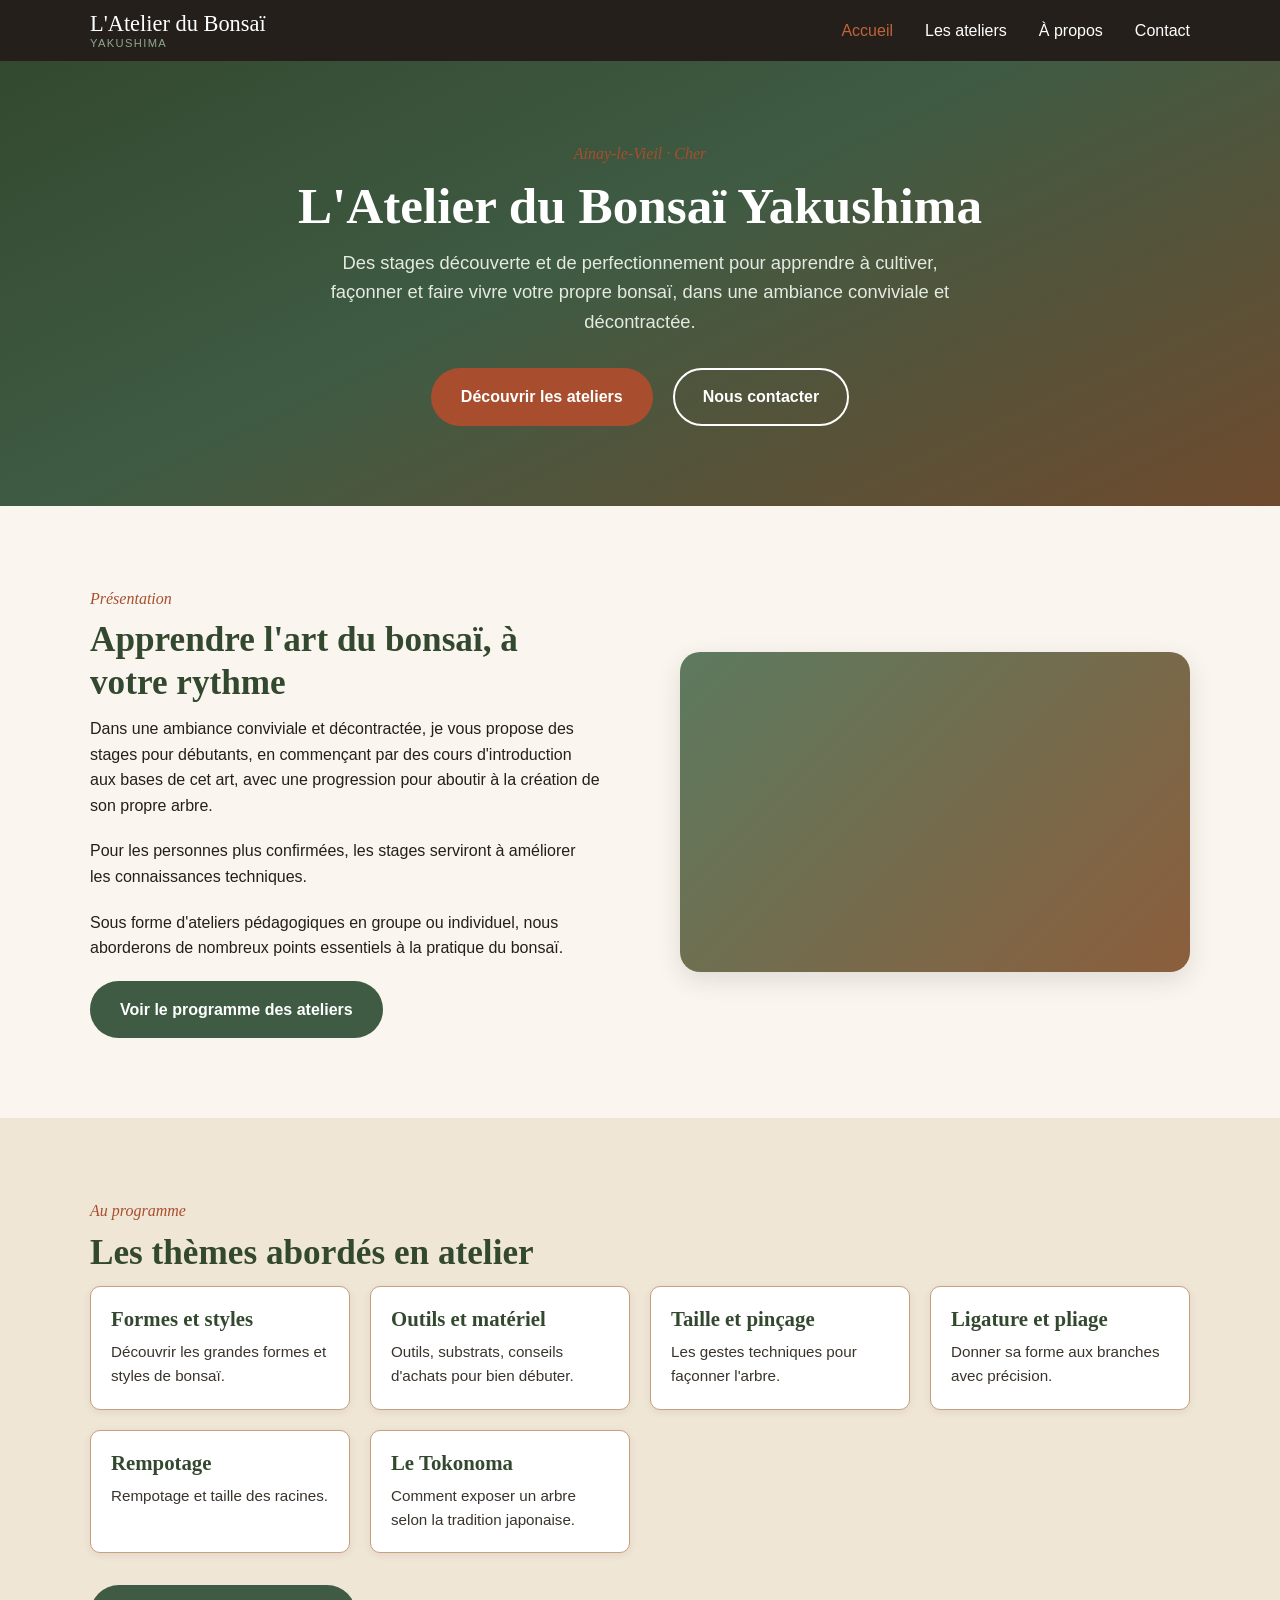
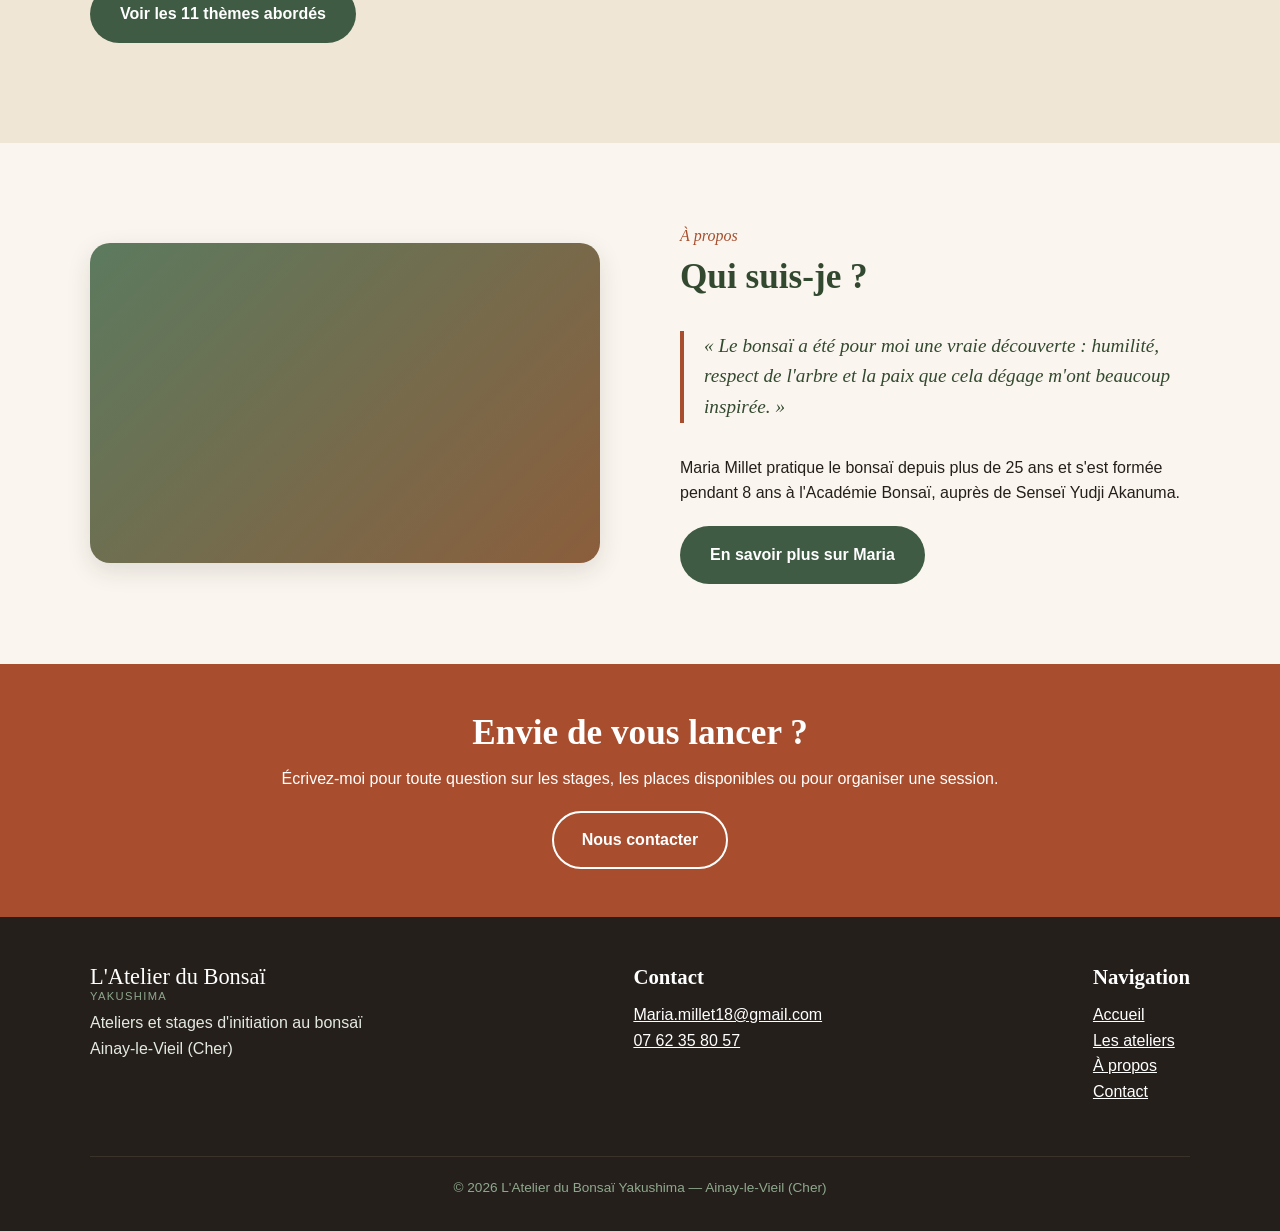
==== index.html @ 2dec3a3b "Structure initiale du site vitrine de l'Atelier du Bonsaï Yakushima Site statique HTML/CSS/JS (accue" ====
<!DOCTYPE html>
<html lang="fr">
<head>
<meta charset="UTF-8">
<meta name="viewport" content="width=device-width, initial-scale=1.0">
<title>L'Atelier du Bonsaï Yakushima — Stages et ateliers découverte à Ainay-le-Vieil (Cher)</title>
<meta name="description" content="Ateliers et stages d'initiation à l'art du bonsaï avec Maria Millet, à Ainay-le-Vieil (Cher). Cours pour débutants et perfectionnement pour confirmés.">
<link rel="stylesheet" href="assets/css/style.css">
</head>
<body>
<a class="skip-link" href="#main">Aller au contenu</a>

<header class="site-header">
  <div class="site-header__inner">
    <a href="index.html" class="logo">L'Atelier du Bonsaï<span>Yakushima</span></a>
    <nav aria-label="Navigation principale">
      <ul class="nav-desktop">
        <li><a href="index.html" aria-current="page">Accueil</a></li>
        <li><a href="ateliers.html">Les ateliers</a></li>
        <li><a href="a-propos.html">À propos</a></li>
        <li><a href="contact.html">Contact</a></li>
      </ul>
    </nav>
    <button class="mobile-toggle" aria-expanded="false" aria-controls="nav-mobile" aria-label="Ouvrir le menu">
      <span class="mobile-toggle__icon"></span>
    </button>
  </div>
  <nav class="nav-mobile" id="nav-mobile" aria-label="Navigation mobile">
    <a href="index.html">Accueil</a>
    <a href="ateliers.html">Les ateliers</a>
    <a href="a-propos.html">À propos</a>
    <a href="contact.html">Contact</a>
  </nav>
</header>

<main id="main">

  <section class="hero">
    <div class="container">
      <p class="eyebrow">Ainay-le-Vieil · Cher</p>
      <h1>L'Atelier du Bonsaï Yakushima</h1>
      <p class="hero__lead">Des stages découverte et de perfectionnement pour apprendre à cultiver, façonner et faire vivre votre propre bonsaï, dans une ambiance conviviale et décontractée.</p>
      <div class="hero__actions">
        <a href="ateliers.html" class="btn btn--accent">Découvrir les ateliers</a>
        <a href="contact.html" class="btn btn--ghost" style="border-color:#fff;color:#fff;">Nous contacter</a>
      </div>
    </div>
  </section>

  <section class="section">
    <div class="container split">
      <div>
        <p class="eyebrow">Présentation</p>
        <h2>Apprendre l'art du bonsaï, à votre rythme</h2>
        <p>Dans une ambiance conviviale et décontractée, je vous propose des stages pour débutants, en commençant par des cours d'introduction aux bases de cet art, avec une progression pour aboutir à la création de son propre arbre.</p>
        <p>Pour les personnes plus confirmées, les stages serviront à améliorer les connaissances techniques.</p>
        <p>Sous forme d'ateliers pédagogiques en groupe ou individuel, nous aborderons de nombreux points essentiels à la pratique du bonsaï.</p>
        <a href="ateliers.html" class="btn btn--primary">Voir le programme des ateliers</a>
      </div>
      <div class="split__media" role="img" aria-label="Illustration évoquant l'art du bonsaï"></div>
    </div>
  </section>

  <section class="section section--alt">
    <div class="container">
      <p class="eyebrow">Au programme</p>
      <h2>Les thèmes abordés en atelier</h2>
      <div class="theme-grid">
        <div class="theme-card"><h3>Formes et styles</h3><p>Découvrir les grandes formes et styles de bonsaï.</p></div>
        <div class="theme-card"><h3>Outils et matériel</h3><p>Outils, substrats, conseils d'achats pour bien débuter.</p></div>
        <div class="theme-card"><h3>Taille et pinçage</h3><p>Les gestes techniques pour façonner l'arbre.</p></div>
        <div class="theme-card"><h3>Ligature et pliage</h3><p>Donner sa forme aux branches avec précision.</p></div>
        <div class="theme-card"><h3>Rempotage</h3><p>Rempotage et taille des racines.</p></div>
        <div class="theme-card"><h3>Le Tokonoma</h3><p>Comment exposer un arbre selon la tradition japonaise.</p></div>
      </div>
      <p style="margin-top: var(--space-lg);"><a href="ateliers.html" class="btn btn--primary">Voir les 11 thèmes abordés</a></p>
    </div>
  </section>

  <section class="section">
    <div class="container split">
      <div class="split__media" role="img" aria-label="Illustration évoquant Maria Millet et son atelier" style="order:-1;"></div>
      <div>
        <p class="eyebrow">À propos</p>
        <h2>Qui suis-je ?</h2>
        <blockquote class="quote-block">« Le bonsaï a été pour moi une vraie découverte : humilité, respect de l'arbre et la paix que cela dégage m'ont beaucoup inspirée. »</blockquote>
        <p>Maria Millet pratique le bonsaï depuis plus de 25 ans et s'est formée pendant 8 ans à l'Académie Bonsaï, auprès de Senseï Yudji Akanuma.</p>
        <a href="a-propos.html" class="btn btn--primary">En savoir plus sur Maria</a>
      </div>
    </div>
  </section>

  <section class="cta-banner">
    <div class="container">
      <h2>Envie de vous lancer ?</h2>
      <p>Écrivez-moi pour toute question sur les stages, les places disponibles ou pour organiser une session.</p>
      <a href="contact.html" class="btn btn--ghost">Nous contacter</a>
    </div>
  </section>

</main>

<footer class="site-footer">
  <div class="container">
    <div class="site-footer__inner">
      <div>
        <p class="logo" style="margin-bottom: 8px;">L'Atelier du Bonsaï<span>Yakushima</span></p>
        <p>Ateliers et stages d'initiation au bonsaï<br>Ainay-le-Vieil (Cher)</p>
      </div>
      <div>
        <h3 style="color:#fff;">Contact</h3>
        <p><a href="mailto:Maria.millet18@gmail.com">Maria.millet18@gmail.com</a><br>
        <a href="tel:+33762358057">07 62 35 80 57</a></p>
      </div>
      <div>
        <h3 style="color:#fff;">Navigation</h3>
        <p><a href="index.html">Accueil</a><br><a href="ateliers.html">Les ateliers</a><br><a href="a-propos.html">À propos</a><br><a href="contact.html">Contact</a></p>
      </div>
    </div>
    <div class="site-footer__bottom">&copy; 2026 L'Atelier du Bonsaï Yakushima — Ainay-le-Vieil (Cher)</div>
  </div>
</footer>

<script src="assets/js/main.js"></script>
</body>
</html>
---- assets/css/style.css ----
/* ==========================================================================
   1. TOKENS
   ========================================================================== */
:root {
  /* Couleurs — vert mousse (primaire) */
  --color-primary-100: #E4EAE1;
  --color-primary-300: #8FA88E;
  --color-primary-500: #5C7A5F;
  --color-primary-600: #3F5B43;
  --color-primary-700: #33492F;

  /* Couleurs — terre cuite (accent) */
  --color-accent-100: #F3E1D6;
  --color-accent-500: #C1633B;
  --color-accent-600: #A84E2E;
  --color-accent-700: #8F3E22;

  /* Couleurs — bois */
  --color-wood-300: #C7A17E;
  --color-wood-500: #8B5E3C;
  --color-wood-600: #6E4A2E;

  /* Couleurs — encre (texte / fonds sombres) */
  --color-ink-900: #241F1A;
  --color-ink-700: #3A332C;

  /* Couleurs — crème / sable (fonds clairs) */
  --color-cream-50: #FAF6EF;
  --color-sand-100: #F0E6D6;

  --color-white: #FFFFFF;

  /* Rôles sémantiques */
  --color-text: var(--color-ink-900);
  --color-text-muted: var(--color-ink-700);
  --color-text-on-primary: var(--color-white);
  --color-text-on-accent: var(--color-white);
  --color-bg: var(--color-cream-50);
  --color-bg-alt: var(--color-sand-100);
  --color-border: var(--color-wood-300);

  /* Typographie */
  --font-heading: Georgia, 'Iowan Old Style', 'Palatino Linotype', serif;
  --font-body: -apple-system, BlinkMacSystemFont, 'Segoe UI', Roboto, sans-serif;

  /* Grille d'espacement (4px) */
  --space-xs: 8px;
  --space-sm: 12px;
  --space-md: 20px;
  --space-lg: 32px;
  --space-xl: 48px;
  --space-2xl: 80px;

  --radius-md: 10px;
  --radius-lg: 20px;
  --radius-pill: 999px;

  --shadow-sm: 0 2px 8px rgba(36, 31, 26, 0.08);
  --shadow-md: 0 8px 24px rgba(36, 31, 26, 0.12);

  --max-width: 1140px;
}

/* ==========================================================================
   2. BASE
   ========================================================================== */
* { box-sizing: border-box; }

html { scroll-behavior: smooth; }

body {
  margin: 0;
  font-family: var(--font-body);
  color: var(--color-text);
  background: var(--color-bg);
  line-height: 1.6;
  -webkit-font-smoothing: antialiased;
}

h1, h2, h3, h4 {
  font-family: var(--font-heading);
  color: var(--color-primary-700);
  line-height: 1.2;
  margin: 0 0 var(--space-sm);
}

h1 { font-size: clamp(2.1rem, 4vw, 3.2rem); }
h2 { font-size: clamp(1.6rem, 3vw, 2.2rem); }
h3 { font-size: 1.3rem; }

p { margin: 0 0 var(--space-md); }

a { color: var(--color-primary-600); }

img { max-width: 100%; display: block; }

.container {
  max-width: var(--max-width);
  margin: 0 auto;
  padding: 0 var(--space-md);
}

.section { padding: var(--space-2xl) 0; }
.section--alt { background: var(--color-bg-alt); }

.eyebrow {
  display: inline-block;
  font-family: var(--font-heading);
  font-style: italic;
  color: var(--color-accent-600);
  margin-bottom: var(--space-xs);
}

.skip-link {
  position: absolute;
  left: -999px;
  top: 0;
  background: var(--color-ink-900);
  color: var(--color-white);
  padding: var(--space-sm) var(--space-md);
  z-index: 100;
}
.skip-link:focus { left: var(--space-md); top: var(--space-md); }

:focus-visible {
  outline: 3px solid var(--color-accent-600);
  outline-offset: 2px;
}

/* ==========================================================================
   3. COMPOSANTS
   ========================================================================== */

/* --- Boutons --- */
.btn {
  display: inline-flex;
  align-items: center;
  justify-content: center;
  gap: var(--space-xs);
  padding: 14px 28px;
  border-radius: var(--radius-pill);
  font-weight: 600;
  text-decoration: none;
  border: 2px solid transparent;
  cursor: pointer;
  font-size: 1rem;
  transition: transform 0.15s ease, box-shadow 0.15s ease;
}
.btn:hover { transform: translateY(-2px); box-shadow: var(--shadow-sm); }

.btn--primary {
  background: var(--color-primary-600);
  color: var(--color-text-on-primary);
}
.btn--accent {
  background: var(--color-accent-600);
  color: var(--color-text-on-accent);
}
.btn--ghost {
  background: transparent;
  border-color: var(--color-primary-600);
  color: var(--color-primary-600);
}

/* --- Header / navigation --- */
.site-header {
  background: var(--color-ink-900);
  position: sticky;
  top: 0;
  z-index: 50;
}
.site-header__inner {
  display: flex;
  align-items: center;
  justify-content: space-between;
  padding: var(--space-sm) var(--space-md);
  max-width: var(--max-width);
  margin: 0 auto;
}
.logo {
  font-family: var(--font-heading);
  font-size: 1.4rem;
  color: var(--color-white);
  text-decoration: none;
  line-height: 1.1;
}
.logo span {
  display: block;
  font-size: 0.7rem;
  letter-spacing: 0.12em;
  text-transform: uppercase;
  color: var(--color-primary-300);
  font-family: var(--font-body);
}

.nav-desktop { display: flex; gap: var(--space-lg); list-style: none; margin: 0; padding: 0; }
.nav-desktop a {
  color: var(--color-white);
  text-decoration: none;
  font-weight: 500;
}
.nav-desktop a[aria-current="page"] { color: var(--color-accent-500); }
.nav-desktop a:hover { color: var(--color-accent-500); }

.mobile-toggle {
  display: none;
  background: none;
  border: none;
  padding: var(--space-xs);
  cursor: pointer;
}
.mobile-toggle__icon,
.mobile-toggle__icon::before,
.mobile-toggle__icon::after {
  display: block;
  width: 24px;
  height: 2px;
  background: var(--color-white);
  border-radius: 2px;
  position: relative;
  transition: transform 0.2s ease, opacity 0.2s ease;
}
.mobile-toggle__icon::before,
.mobile-toggle__icon::after { content: ""; position: absolute; }
.mobile-toggle__icon::before { top: -7px; }
.mobile-toggle__icon::after { top: 7px; }

.nav-mobile {
  display: none;
  flex-direction: column;
  gap: var(--space-md);
  list-style: none;
  margin: 0;
  padding: var(--space-md);
  background: var(--color-ink-900);
}
.nav-mobile a { color: var(--color-white); text-decoration: none; font-size: 1.1rem; }

@media (max-width: 860px) {
  .nav-desktop { display: none; }
  .mobile-toggle { display: block; }
  .nav-mobile.is-open { display: flex; }
}

/* --- Hero --- */
.hero {
  background: linear-gradient(155deg, var(--color-primary-700) 0%, var(--color-primary-600) 45%, var(--color-wood-600) 100%);
  color: var(--color-white);
  text-align: center;
  padding: var(--space-2xl) 0;
}
.hero h1 { color: var(--color-white); }
.hero__lead { font-size: 1.15rem; max-width: 620px; margin: 0 auto var(--space-lg); color: var(--color-primary-100); }
.hero__actions { display: flex; gap: var(--space-md); justify-content: center; flex-wrap: wrap; }

/* --- Section deux colonnes --- */
.split {
  display: grid;
  grid-template-columns: 1fr 1fr;
  gap: var(--space-2xl);
  align-items: center;
}
.split__media {
  border-radius: var(--radius-lg);
  min-height: 320px;
  background: linear-gradient(135deg, var(--color-primary-500), var(--color-wood-500));
  box-shadow: var(--shadow-md);
}
@media (max-width: 860px) {
  .split { grid-template-columns: 1fr; gap: var(--space-lg); }
  .split__media { order: -1; min-height: 220px; }
}

/* --- Cartes thèmes ateliers --- */
.theme-grid {
  display: grid;
  grid-template-columns: repeat(auto-fit, minmax(240px, 1fr));
  gap: var(--space-md);
}
.theme-card {
  background: var(--color-white);
  border: 1px solid var(--color-border);
  border-radius: var(--radius-md);
  padding: var(--space-md);
  box-shadow: var(--shadow-sm);
}
.theme-card h3 { margin-bottom: var(--space-xs); color: var(--color-primary-700); }
.theme-card p { margin: 0; color: var(--color-text-muted); font-size: 0.95rem; }

/* --- Bandeau citation / à propos --- */
.quote-block {
  border-left: 4px solid var(--color-accent-600);
  padding-left: var(--space-md);
  font-family: var(--font-heading);
  font-style: italic;
  font-size: 1.2rem;
  color: var(--color-primary-700);
  margin: var(--space-lg) 0;
}

/* --- Bandeau CTA --- */
.cta-banner {
  background: var(--color-accent-600);
  color: var(--color-white);
  text-align: center;
  padding: var(--space-xl) 0;
}
.cta-banner h2 { color: var(--color-white); }
.cta-banner .btn--ghost { border-color: var(--color-white); color: var(--color-white); }

/* --- Formulaire --- */
.form-field { margin-bottom: var(--space-md); }
.form-field label { display: block; font-weight: 600; margin-bottom: var(--space-xs); }
.form-field input,
.form-field textarea {
  width: 100%;
  padding: 12px 14px;
  border: 1px solid var(--color-border);
  border-radius: var(--radius-md);
  font-family: var(--font-body);
  font-size: 1rem;
  background: var(--color-white);
}
.form-field textarea { min-height: 140px; resize: vertical; }

.contact-info {
  display: flex;
  flex-direction: column;
  gap: var(--space-sm);
  margin-bottom: var(--space-lg);
}
.contact-info a { color: var(--color-primary-700); font-weight: 600; text-decoration: none; }
.contact-info a:hover { text-decoration: underline; }

/* --- Footer --- */
.site-footer {
  background: var(--color-ink-900);
  color: var(--color-primary-100);
  padding: var(--space-xl) 0 var(--space-lg);
}
.site-footer a { color: var(--color-white); }
.site-footer__inner {
  display: flex;
  justify-content: space-between;
  gap: var(--space-lg);
  flex-wrap: wrap;
}
.site-footer__bottom {
  margin-top: var(--space-lg);
  padding-top: var(--space-md);
  border-top: 1px solid var(--color-ink-700);
  font-size: 0.85rem;
  text-align: center;
  color: var(--color-primary-300);
}

@media (max-width: 480px) {
  .hero__actions { flex-direction: column; }
  .btn { width: 100%; }
}
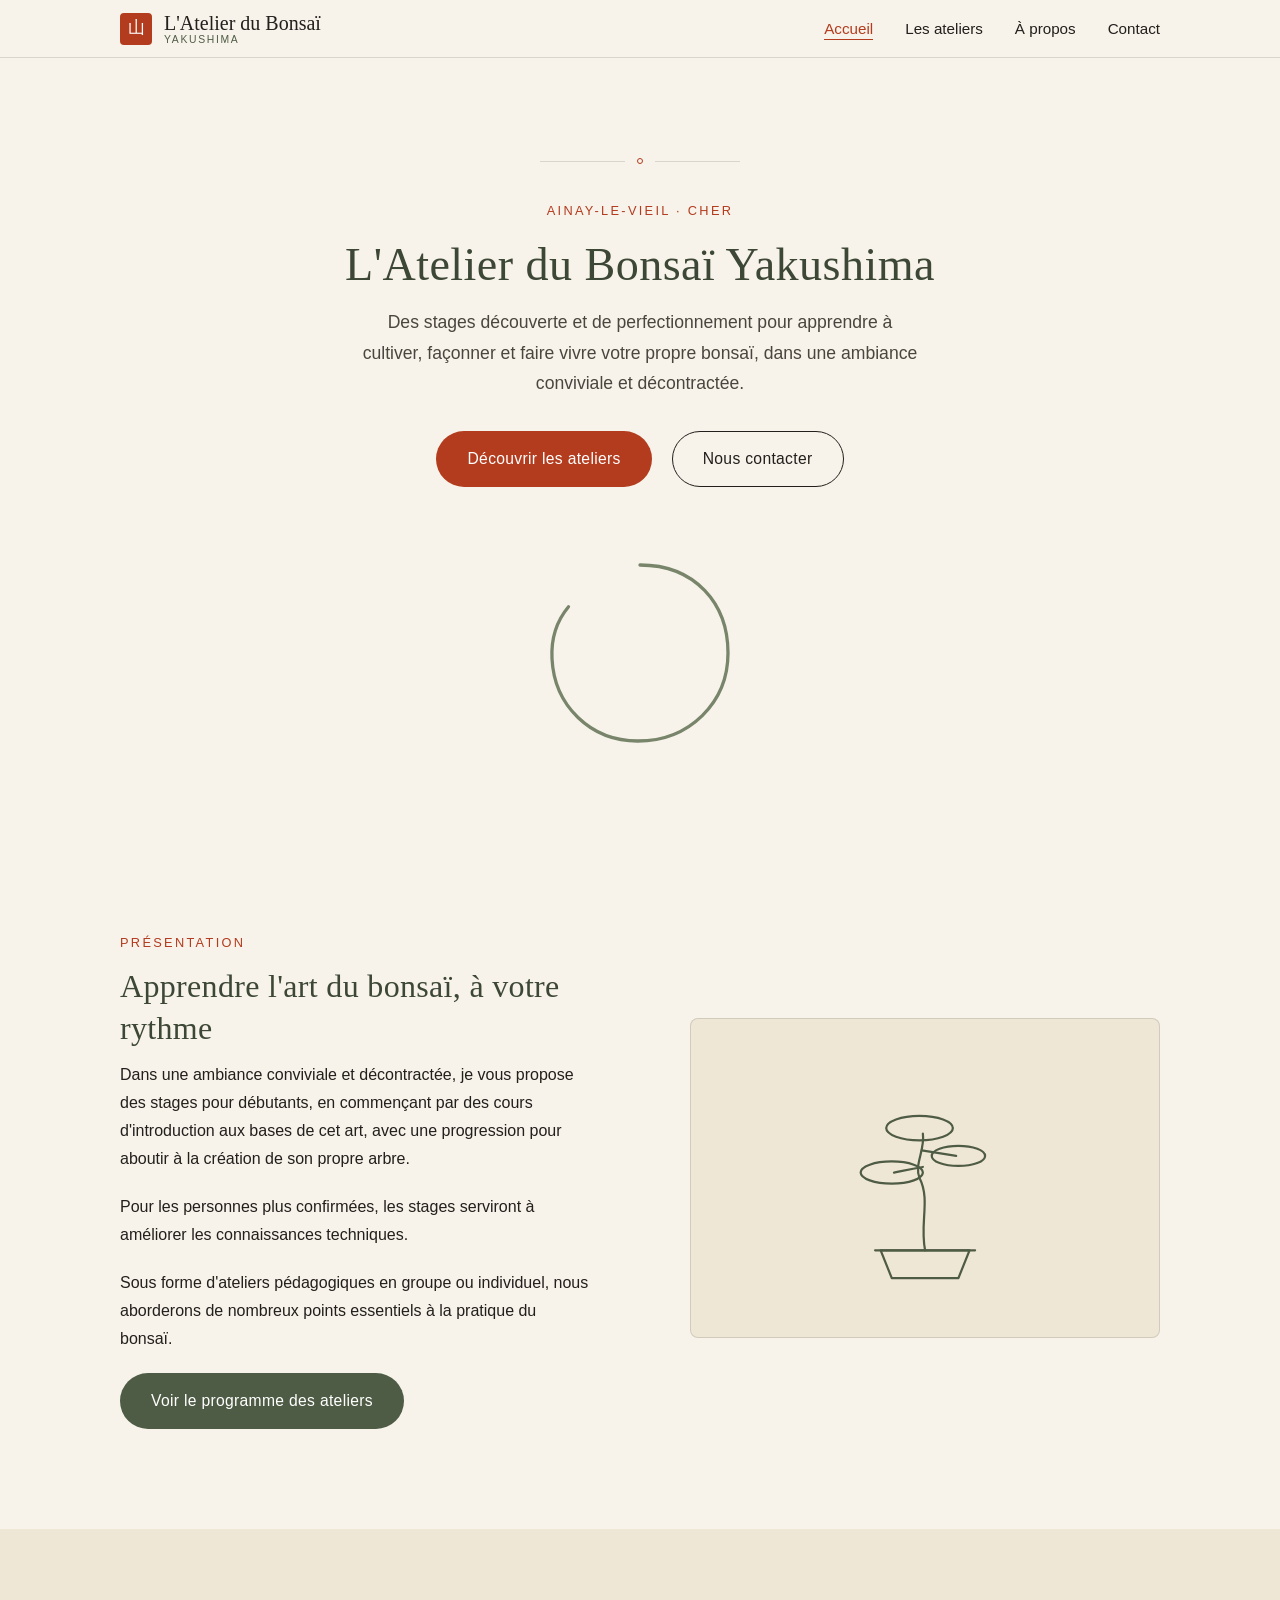
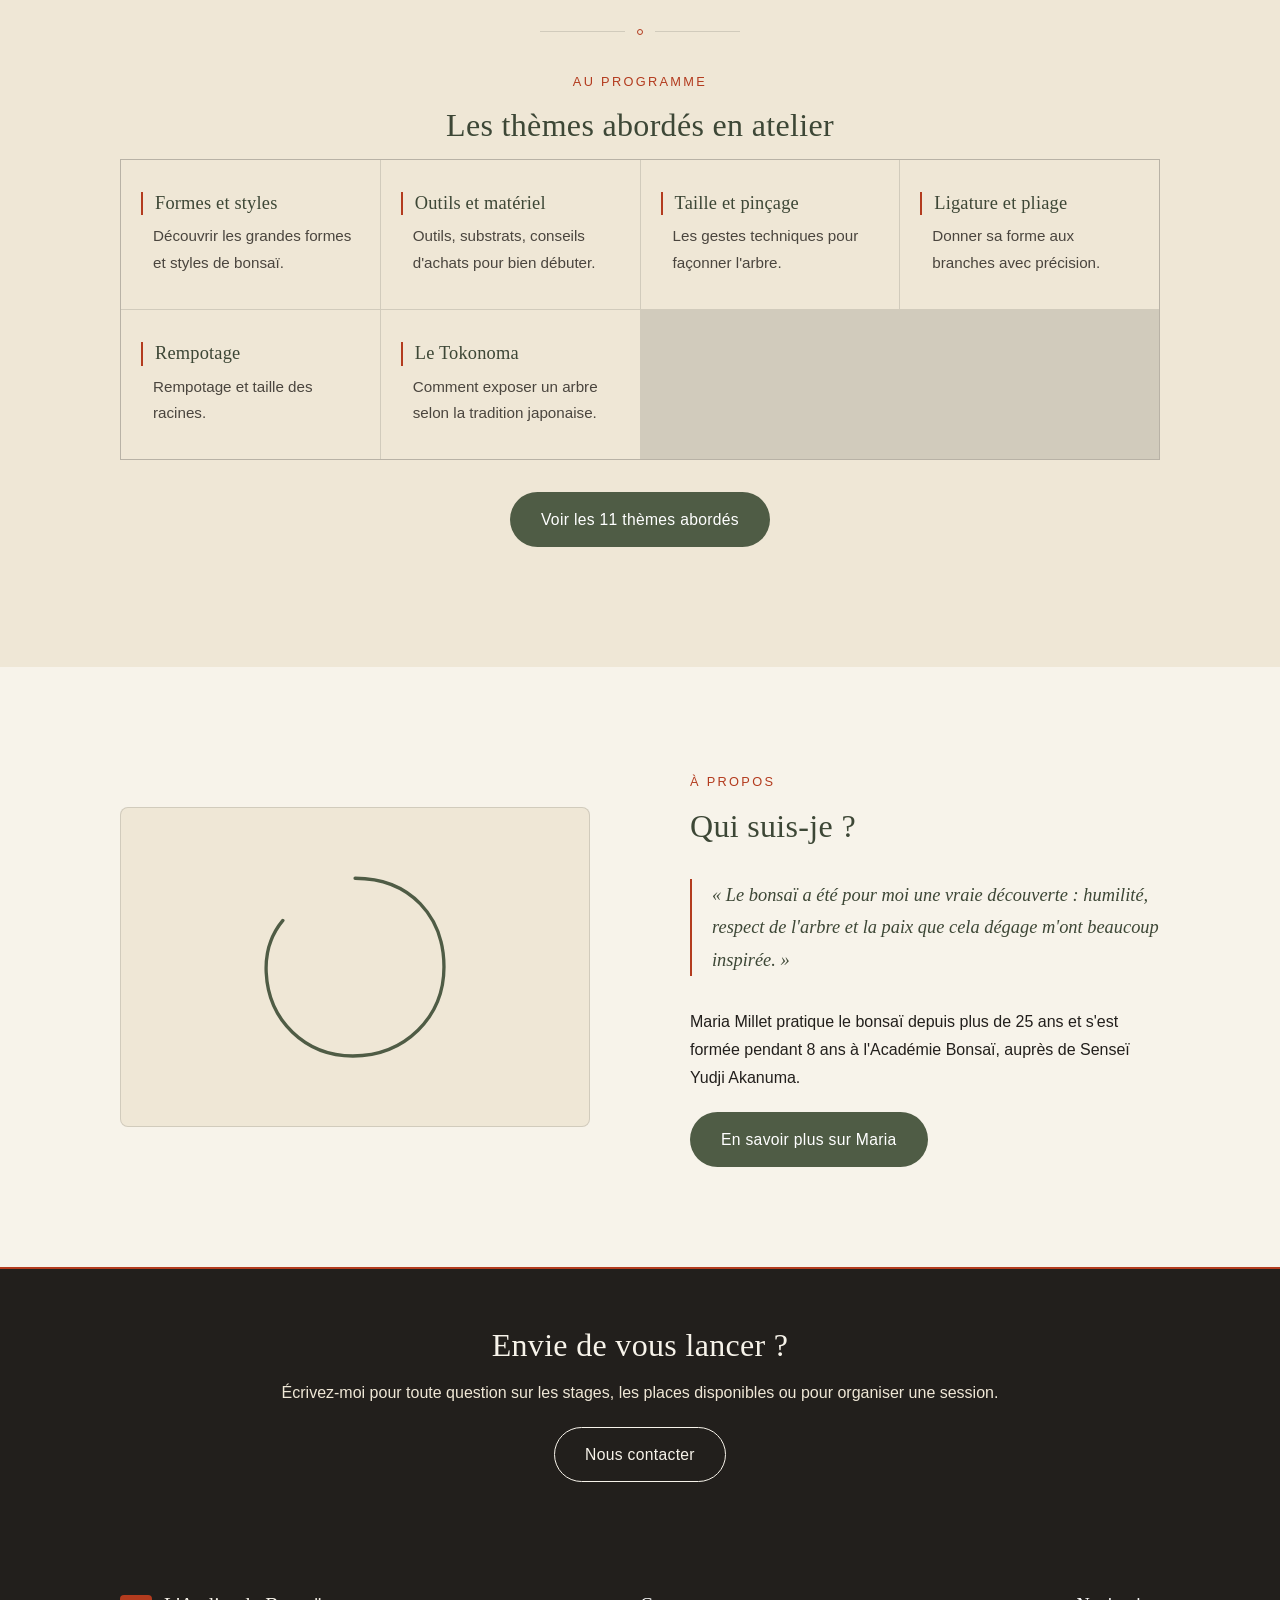
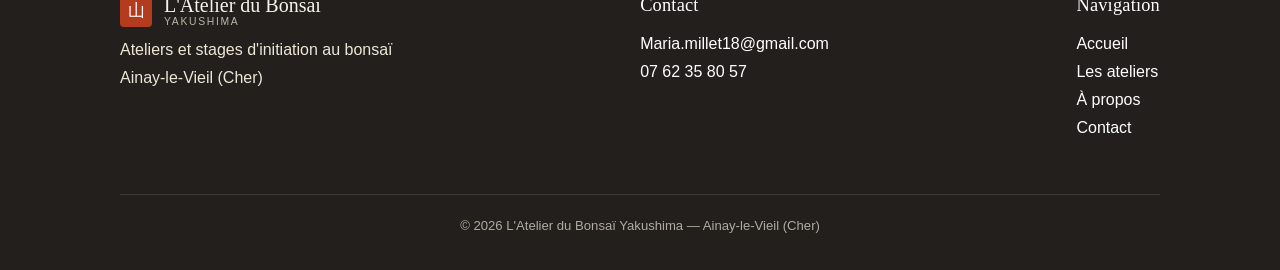
==== commit c6498051: "Refonte épurée et zen japonisante, illustrations SVG en attendant les photos Palette encre/papier/mo" ====
--- a/index.html
+++ b/index.html
@@ -12,7 +12,7 @@
 
 <header class="site-header">
   <div class="site-header__inner">
-    <a href="index.html" class="logo">L'Atelier du Bonsaï<span>Yakushima</span></a>
+    <a href="index.html" class="logo"><span class="hanko" aria-hidden="true">山</span><span class="logo__text">L'Atelier du Bonsaï<span class="logo__sub">Yakushima</span></span></a>
     <nav aria-label="Navigation principale">
       <ul class="nav-desktop">
         <li><a href="index.html" aria-current="page">Accueil</a></li>
@@ -37,13 +37,17 @@
 
   <section class="hero">
     <div class="container">
+      <div class="ornament"><span class="ornament__dot"></span></div>
       <p class="eyebrow">Ainay-le-Vieil · Cher</p>
       <h1>L'Atelier du Bonsaï Yakushima</h1>
       <p class="hero__lead">Des stages découverte et de perfectionnement pour apprendre à cultiver, façonner et faire vivre votre propre bonsaï, dans une ambiance conviviale et décontractée.</p>
       <div class="hero__actions">
         <a href="ateliers.html" class="btn btn--accent">Découvrir les ateliers</a>
-        <a href="contact.html" class="btn btn--ghost" style="border-color:#fff;color:#fff;">Nous contacter</a>
+        <a href="contact.html" class="btn btn--ghost">Nous contacter</a>
       </div>
+      <svg class="hero__art" viewBox="0 0 200 200" fill="none" stroke="currentColor" stroke-width="3" stroke-linecap="round" xmlns="http://www.w3.org/2000/svg" role="presentation">
+        <path d="M100 20 C150 20 180 55 180 100 C180 145 145 180 98 180 C55 180 22 148 20 105 C19 85 25 70 35 58" />
+      </svg>
     </div>
   </section>
 
@@ -57,14 +61,28 @@
         <p>Sous forme d'ateliers pédagogiques en groupe ou individuel, nous aborderons de nombreux points essentiels à la pratique du bonsaï.</p>
         <a href="ateliers.html" class="btn btn--primary">Voir le programme des ateliers</a>
       </div>
-      <div class="split__media" role="img" aria-label="Illustration évoquant l'art du bonsaï"></div>
+      <div class="split__media" role="img" aria-label="Illustration évoquant l'art du bonsaï">
+        <svg viewBox="0 0 200 200" fill="none" stroke="currentColor" stroke-width="2" stroke-linecap="round" stroke-linejoin="round" xmlns="http://www.w3.org/2000/svg">
+          <path d="M60 165 L140 165 L130 190 L70 190 Z" />
+          <line x1="55" y1="165" x2="145" y2="165" />
+          <path d="M100 165 C95 140 105 120 95 100 C90 88 100 75 98 60" />
+          <ellipse cx="70" cy="95" rx="28" ry="10" />
+          <ellipse cx="130" cy="80" rx="24" ry="9" />
+          <ellipse cx="95" cy="55" rx="30" ry="11" />
+          <path d="M98 90 C85 92 78 94 72 95" />
+          <path d="M97 75 C110 77 122 79 128 80" />
+        </svg>
+      </div>
     </div>
   </section>
 
   <section class="section section--alt">
     <div class="container">
-      <p class="eyebrow">Au programme</p>
-      <h2>Les thèmes abordés en atelier</h2>
+      <div class="section--center">
+        <div class="ornament"><span class="ornament__dot"></span></div>
+        <p class="eyebrow">Au programme</p>
+        <h2>Les thèmes abordés en atelier</h2>
+      </div>
       <div class="theme-grid">
         <div class="theme-card"><h3>Formes et styles</h3><p>Découvrir les grandes formes et styles de bonsaï.</p></div>
         <div class="theme-card"><h3>Outils et matériel</h3><p>Outils, substrats, conseils d'achats pour bien débuter.</p></div>
@@ -73,16 +91,20 @@
         <div class="theme-card"><h3>Rempotage</h3><p>Rempotage et taille des racines.</p></div>
         <div class="theme-card"><h3>Le Tokonoma</h3><p>Comment exposer un arbre selon la tradition japonaise.</p></div>
       </div>
-      <p style="margin-top: var(--space-lg);"><a href="ateliers.html" class="btn btn--primary">Voir les 11 thèmes abordés</a></p>
+      <p class="section--center" style="margin-top: var(--space-lg);"><a href="ateliers.html" class="btn btn--primary">Voir les 11 thèmes abordés</a></p>
     </div>
   </section>
 
   <section class="section">
     <div class="container split">
-      <div class="split__media" role="img" aria-label="Illustration évoquant Maria Millet et son atelier" style="order:-1;"></div>
+      <div class="split__media" role="img" aria-label="Illustration évoquant Maria Millet et son atelier" style="order:-1;">
+        <svg viewBox="0 0 200 200" fill="none" stroke="currentColor" stroke-width="3" stroke-linecap="round" xmlns="http://www.w3.org/2000/svg">
+          <path d="M100 20 C150 20 180 55 180 100 C180 145 145 180 98 180 C55 180 22 148 20 105 C19 85 25 70 35 58" />
+        </svg>
+      </div>
       <div>
         <p class="eyebrow">À propos</p>
-        <h2>Qui suis-je ?</h2>
+        <h2>Qui suis&#8209;je&nbsp;?</h2>
         <blockquote class="quote-block">« Le bonsaï a été pour moi une vraie découverte : humilité, respect de l'arbre et la paix que cela dégage m'ont beaucoup inspirée. »</blockquote>
         <p>Maria Millet pratique le bonsaï depuis plus de 25 ans et s'est formée pendant 8 ans à l'Académie Bonsaï, auprès de Senseï Yudji Akanuma.</p>
         <a href="a-propos.html" class="btn btn--primary">En savoir plus sur Maria</a>
@@ -104,7 +126,7 @@
   <div class="container">
     <div class="site-footer__inner">
       <div>
-        <p class="logo" style="margin-bottom: 8px;">L'Atelier du Bonsaï<span>Yakushima</span></p>
+        <p class="logo" style="margin-bottom: 8px;"><span class="hanko" aria-hidden="true">山</span><span class="logo__text">L'Atelier du Bonsaï<span class="logo__sub">Yakushima</span></span></p>
         <p>Ateliers et stages d'initiation au bonsaï<br>Ainay-le-Vieil (Cher)</p>
       </div>
       <div>
--- a/assets/css/style.css
+++ b/assets/css/style.css
@@ -1,33 +1,26 @@
 /* ==========================================================================
-   1. TOKENS
+   1. TOKENS — palette épurée, esprit zen japonais (encre, papier washi, mousse,
+   sceau vermillon)
    ========================================================================== */
 :root {
-  /* Couleurs — vert mousse (primaire) */
-  --color-primary-100: #E4EAE1;
-  --color-primary-300: #8FA88E;
-  --color-primary-500: #5C7A5F;
-  --color-primary-600: #3F5B43;
-  --color-primary-700: #33492F;
-
-  /* Couleurs — terre cuite (accent) */
-  --color-accent-100: #F3E1D6;
-  --color-accent-500: #C1633B;
-  --color-accent-600: #A84E2E;
-  --color-accent-700: #8F3E22;
-
-  /* Couleurs — bois */
-  --color-wood-300: #C7A17E;
-  --color-wood-500: #8B5E3C;
-  --color-wood-600: #6E4A2E;
-
-  /* Couleurs — encre (texte / fonds sombres) */
-  --color-ink-900: #241F1A;
-  --color-ink-700: #3A332C;
-
-  /* Couleurs — crème / sable (fonds clairs) */
-  --color-cream-50: #FAF6EF;
-  --color-sand-100: #F0E6D6;
-
+  /* Encre (texte, fonds sombres) */
+  --color-ink-900: #221F1C;
+  --color-ink-700: #4A453E;
+
+  /* Papier (fonds clairs) */
+  --color-paper-50: #F7F3EA;
+  --color-paper-100: #EFE7D6;
+
+  /* Mousse / matcha (couleur principale) */
+  --color-sage-500: #6B7A5E;
+  --color-sage-600: #4F5C45;
+  --color-sage-700: #3D4736;
+
+  /* Vermillon (sceau, accent rare) */
+  --color-vermillion-500: #B33B1E;
+  --color-vermillion-600: #8F2F17;
+
+  --color-line: rgba(34, 31, 28, 0.14);
   --color-white: #FFFFFF;
 
   /* Rôles sémantiques */
@@ -35,30 +28,27 @@
   --color-text-muted: var(--color-ink-700);
   --color-text-on-primary: var(--color-white);
   --color-text-on-accent: var(--color-white);
-  --color-bg: var(--color-cream-50);
-  --color-bg-alt: var(--color-sand-100);
-  --color-border: var(--color-wood-300);
-
-  /* Typographie */
-  --font-heading: Georgia, 'Iowan Old Style', 'Palatino Linotype', serif;
-  --font-body: -apple-system, BlinkMacSystemFont, 'Segoe UI', Roboto, sans-serif;
-
-  /* Grille d'espacement (4px) */
+  --color-bg: var(--color-paper-50);
+  --color-bg-alt: var(--color-paper-100);
+  --color-border: var(--color-line);
+
+  /* Typographie — polices système, pas de requête externe */
+  --font-heading: 'Hiragino Mincho ProN', 'Yu Mincho', Georgia, 'Iowan Old Style', serif;
+  --font-body: -apple-system, BlinkMacSystemFont, 'Hiragino Kaku Gothic ProN', 'Segoe UI', Roboto, sans-serif;
+
+  /* Grille d'espacement (4px) — généreuse pour laisser respirer */
   --space-xs: 8px;
   --space-sm: 12px;
   --space-md: 20px;
   --space-lg: 32px;
-  --space-xl: 48px;
-  --space-2xl: 80px;
-
-  --radius-md: 10px;
-  --radius-lg: 20px;
+  --space-xl: 56px;
+  --space-2xl: 100px;
+
+  --radius-sm: 4px;
+  --radius-md: 8px;
   --radius-pill: 999px;
 
-  --shadow-sm: 0 2px 8px rgba(36, 31, 26, 0.08);
-  --shadow-md: 0 8px 24px rgba(36, 31, 26, 0.12);
-
-  --max-width: 1140px;
+  --max-width: 1080px;
 }
 
 /* ==========================================================================
@@ -73,24 +63,26 @@
   font-family: var(--font-body);
   color: var(--color-text);
   background: var(--color-bg);
-  line-height: 1.6;
+  line-height: 1.75;
   -webkit-font-smoothing: antialiased;
 }
 
 h1, h2, h3, h4 {
   font-family: var(--font-heading);
-  color: var(--color-primary-700);
-  line-height: 1.2;
+  font-weight: 500;
+  color: var(--color-sage-700);
+  line-height: 1.3;
+  letter-spacing: 0.01em;
   margin: 0 0 var(--space-sm);
 }
 
-h1 { font-size: clamp(2.1rem, 4vw, 3.2rem); }
-h2 { font-size: clamp(1.6rem, 3vw, 2.2rem); }
-h3 { font-size: 1.3rem; }
+h1 { font-size: clamp(2rem, 3.6vw, 3rem); font-weight: 400; }
+h2 { font-size: clamp(1.5rem, 2.6vw, 2rem); font-weight: 400; }
+h3 { font-size: 1.15rem; }
 
 p { margin: 0 0 var(--space-md); }
 
-a { color: var(--color-primary-600); }
+a { color: var(--color-sage-600); }
 
 img { max-width: 100%; display: block; }
 
@@ -102,13 +94,39 @@
 
 .section { padding: var(--space-2xl) 0; }
 .section--alt { background: var(--color-bg-alt); }
+.section--center { text-align: center; }
 
 .eyebrow {
   display: inline-block;
-  font-family: var(--font-heading);
-  font-style: italic;
-  color: var(--color-accent-600);
-  margin-bottom: var(--space-xs);
+  font-size: 0.8rem;
+  letter-spacing: 0.18em;
+  text-transform: uppercase;
+  color: var(--color-vermillion-500);
+  margin-bottom: var(--space-sm);
+}
+
+/* Petit ornement : trait fin + cercle, esprit enso */
+.ornament {
+  display: flex;
+  align-items: center;
+  justify-content: center;
+  gap: var(--space-sm);
+  margin: 0 auto var(--space-lg);
+  width: 100%;
+  max-width: 200px;
+}
+.ornament::before,
+.ornament::after {
+  content: "";
+  flex: 1;
+  height: 1px;
+  background: var(--color-line);
+}
+.ornament__dot {
+  width: 6px;
+  height: 6px;
+  border-radius: 50%;
+  border: 1px solid var(--color-vermillion-500);
 }
 
 .skip-link {
@@ -123,8 +141,8 @@
 .skip-link:focus { left: var(--space-md); top: var(--space-md); }
 
 :focus-visible {
-  outline: 3px solid var(--color-accent-600);
-  outline-offset: 2px;
+  outline: 2px solid var(--color-vermillion-500);
+  outline-offset: 3px;
 }
 
 /* ==========================================================================
@@ -137,34 +155,40 @@
   align-items: center;
   justify-content: center;
   gap: var(--space-xs);
-  padding: 14px 28px;
+  padding: 13px 30px;
   border-radius: var(--radius-pill);
-  font-weight: 600;
+  font-weight: 500;
+  letter-spacing: 0.02em;
   text-decoration: none;
-  border: 2px solid transparent;
+  border: 1px solid transparent;
   cursor: pointer;
-  font-size: 1rem;
-  transition: transform 0.15s ease, box-shadow 0.15s ease;
-}
-.btn:hover { transform: translateY(-2px); box-shadow: var(--shadow-sm); }
+  font-size: 0.98rem;
+  transition: background-color 0.2s ease, color 0.2s ease, border-color 0.2s ease;
+}
 
 .btn--primary {
-  background: var(--color-primary-600);
+  background: var(--color-sage-600);
   color: var(--color-text-on-primary);
 }
+.btn--primary:hover { background: var(--color-sage-700); }
+
 .btn--accent {
-  background: var(--color-accent-600);
+  background: var(--color-vermillion-500);
   color: var(--color-text-on-accent);
 }
+.btn--accent:hover { background: var(--color-vermillion-600); }
+
 .btn--ghost {
   background: transparent;
-  border-color: var(--color-primary-600);
-  color: var(--color-primary-600);
-}
+  border-color: var(--color-ink-900);
+  color: var(--color-ink-900);
+}
+.btn--ghost:hover { background: var(--color-ink-900); color: var(--color-white); }
 
 /* --- Header / navigation --- */
 .site-header {
-  background: var(--color-ink-900);
+  background: var(--color-paper-50);
+  border-bottom: 1px solid var(--color-line);
   position: sticky;
   top: 0;
   z-index: 50;
@@ -178,29 +202,49 @@
   margin: 0 auto;
 }
 .logo {
+  display: flex;
+  align-items: center;
+  gap: var(--space-sm);
   font-family: var(--font-heading);
-  font-size: 1.4rem;
-  color: var(--color-white);
+  font-size: 1.25rem;
+  color: var(--color-ink-900);
   text-decoration: none;
   line-height: 1.1;
 }
-.logo span {
+.hanko {
+  display: inline-flex;
+  align-items: center;
+  justify-content: center;
+  width: 32px;
+  height: 32px;
+  flex-shrink: 0;
+  background: var(--color-vermillion-500);
+  color: var(--color-white);
+  font-family: var(--font-heading);
+  font-size: 1.05rem;
+  border-radius: var(--radius-sm);
+}
+.logo__text { display: block; }
+.logo__sub {
   display: block;
-  font-size: 0.7rem;
-  letter-spacing: 0.12em;
+  font-size: 0.65rem;
+  letter-spacing: 0.16em;
   text-transform: uppercase;
-  color: var(--color-primary-300);
+  color: var(--color-sage-600);
   font-family: var(--font-body);
 }
 
 .nav-desktop { display: flex; gap: var(--space-lg); list-style: none; margin: 0; padding: 0; }
 .nav-desktop a {
-  color: var(--color-white);
+  color: var(--color-ink-900);
   text-decoration: none;
   font-weight: 500;
-}
-.nav-desktop a[aria-current="page"] { color: var(--color-accent-500); }
-.nav-desktop a:hover { color: var(--color-accent-500); }
+  font-size: 0.95rem;
+  padding-bottom: 2px;
+  border-bottom: 1px solid transparent;
+}
+.nav-desktop a[aria-current="page"] { color: var(--color-vermillion-500); border-bottom-color: var(--color-vermillion-500); }
+.nav-desktop a:hover { color: var(--color-vermillion-500); }
 
 .mobile-toggle {
   display: none;
@@ -214,9 +258,8 @@
 .mobile-toggle__icon::after {
   display: block;
   width: 24px;
-  height: 2px;
-  background: var(--color-white);
-  border-radius: 2px;
+  height: 1px;
+  background: var(--color-ink-900);
   position: relative;
   transition: transform 0.2s ease, opacity 0.2s ease;
 }
@@ -232,9 +275,10 @@
   list-style: none;
   margin: 0;
   padding: var(--space-md);
-  background: var(--color-ink-900);
-}
-.nav-mobile a { color: var(--color-white); text-decoration: none; font-size: 1.1rem; }
+  background: var(--color-paper-50);
+  border-top: 1px solid var(--color-line);
+}
+.nav-mobile a { color: var(--color-ink-900); text-decoration: none; font-size: 1.05rem; }
 
 @media (max-width: 860px) {
   .nav-desktop { display: none; }
@@ -244,14 +288,15 @@
 
 /* --- Hero --- */
 .hero {
-  background: linear-gradient(155deg, var(--color-primary-700) 0%, var(--color-primary-600) 45%, var(--color-wood-600) 100%);
-  color: var(--color-white);
+  background: var(--color-paper-50);
+  color: var(--color-ink-900);
   text-align: center;
-  padding: var(--space-2xl) 0;
-}
-.hero h1 { color: var(--color-white); }
-.hero__lead { font-size: 1.15rem; max-width: 620px; margin: 0 auto var(--space-lg); color: var(--color-primary-100); }
-.hero__actions { display: flex; gap: var(--space-md); justify-content: center; flex-wrap: wrap; }
+  padding: var(--space-2xl) 0 var(--space-xl);
+}
+.hero h1 { color: var(--color-sage-700); }
+.hero__lead { font-size: 1.1rem; max-width: 560px; margin: 0 auto var(--space-lg); color: var(--color-ink-700); }
+.hero__actions { display: flex; gap: var(--space-md); justify-content: center; flex-wrap: wrap; margin-bottom: var(--space-xl); }
+.hero__art { width: 100%; max-width: 220px; margin: 0 auto; color: var(--color-sage-500); opacity: 0.9; }
 
 /* --- Section deux colonnes --- */
 .split {
@@ -261,11 +306,16 @@
   align-items: center;
 }
 .split__media {
-  border-radius: var(--radius-lg);
+  border: 1px solid var(--color-line);
+  border-radius: var(--radius-md);
+  background: var(--color-paper-100);
   min-height: 320px;
-  background: linear-gradient(135deg, var(--color-primary-500), var(--color-wood-500));
-  box-shadow: var(--shadow-md);
-}
+  display: flex;
+  align-items: center;
+  justify-content: center;
+  padding: var(--space-lg);
+}
+.split__media svg { width: 55%; color: var(--color-sage-600); }
 @media (max-width: 860px) {
   .split { grid-template-columns: 1fr; gap: var(--space-lg); }
   .split__media { order: -1; min-height: 220px; }
@@ -275,52 +325,62 @@
 .theme-grid {
   display: grid;
   grid-template-columns: repeat(auto-fit, minmax(240px, 1fr));
-  gap: var(--space-md);
+  gap: 1px;
+  background: var(--color-line);
+  border: 1px solid var(--color-line);
 }
 .theme-card {
-  background: var(--color-white);
-  border: 1px solid var(--color-border);
-  border-radius: var(--radius-md);
-  padding: var(--space-md);
-  box-shadow: var(--shadow-sm);
-}
-.theme-card h3 { margin-bottom: var(--space-xs); color: var(--color-primary-700); }
-.theme-card p { margin: 0; color: var(--color-text-muted); font-size: 0.95rem; }
+  background: var(--color-bg);
+  padding: var(--space-lg) var(--space-md);
+}
+.section--alt .theme-card { background: var(--color-bg-alt); }
+.theme-card h3 {
+  margin-bottom: var(--space-xs);
+  color: var(--color-sage-700);
+  padding-left: var(--space-sm);
+  border-left: 2px solid var(--color-vermillion-500);
+}
+.theme-card p { margin: 0; color: var(--color-text-muted); font-size: 0.95rem; padding-left: var(--space-sm); }
 
 /* --- Bandeau citation / à propos --- */
 .quote-block {
-  border-left: 4px solid var(--color-accent-600);
+  border-left: 2px solid var(--color-vermillion-500);
   padding-left: var(--space-md);
   font-family: var(--font-heading);
   font-style: italic;
-  font-size: 1.2rem;
-  color: var(--color-primary-700);
+  font-size: 1.15rem;
+  color: var(--color-sage-700);
   margin: var(--space-lg) 0;
 }
 
 /* --- Bandeau CTA --- */
 .cta-banner {
-  background: var(--color-accent-600);
-  color: var(--color-white);
+  background: var(--color-ink-900);
+  color: var(--color-paper-50);
   text-align: center;
   padding: var(--space-xl) 0;
-}
-.cta-banner h2 { color: var(--color-white); }
-.cta-banner .btn--ghost { border-color: var(--color-white); color: var(--color-white); }
+  border-top: 2px solid var(--color-vermillion-500);
+}
+.cta-banner h2 { color: var(--color-paper-50); }
+.cta-banner p { color: var(--color-paper-100); }
+.cta-banner .btn--ghost { border-color: var(--color-paper-50); color: var(--color-paper-50); }
+.cta-banner .btn--ghost:hover { background: var(--color-paper-50); color: var(--color-ink-900); }
 
 /* --- Formulaire --- */
 .form-field { margin-bottom: var(--space-md); }
-.form-field label { display: block; font-weight: 600; margin-bottom: var(--space-xs); }
+.form-field label { display: block; font-weight: 600; margin-bottom: var(--space-xs); font-size: 0.92rem; }
 .form-field input,
 .form-field textarea {
   width: 100%;
   padding: 12px 14px;
-  border: 1px solid var(--color-border);
-  border-radius: var(--radius-md);
+  border: 1px solid var(--color-line);
+  border-radius: var(--radius-sm);
   font-family: var(--font-body);
   font-size: 1rem;
   background: var(--color-white);
 }
+.form-field input:focus,
+.form-field textarea:focus { border-color: var(--color-sage-600); }
 .form-field textarea { min-height: 140px; resize: vertical; }
 
 .contact-info {
@@ -329,16 +389,19 @@
   gap: var(--space-sm);
   margin-bottom: var(--space-lg);
 }
-.contact-info a { color: var(--color-primary-700); font-weight: 600; text-decoration: none; }
+.contact-info a { color: var(--color-sage-700); font-weight: 600; text-decoration: none; }
 .contact-info a:hover { text-decoration: underline; }
 
 /* --- Footer --- */
 .site-footer {
   background: var(--color-ink-900);
-  color: var(--color-primary-100);
+  color: var(--color-paper-100);
   padding: var(--space-xl) 0 var(--space-lg);
 }
-.site-footer a { color: var(--color-white); }
+.site-footer a { color: var(--color-white); text-decoration: none; }
+.site-footer a:hover { color: var(--color-vermillion-500); }
+.site-footer .logo { color: var(--color-paper-50); }
+.site-footer .logo__sub { color: var(--color-paper-100); opacity: 0.75; }
 .site-footer__inner {
   display: flex;
   justify-content: space-between;
@@ -349,9 +412,10 @@
   margin-top: var(--space-lg);
   padding-top: var(--space-md);
   border-top: 1px solid var(--color-ink-700);
-  font-size: 0.85rem;
+  font-size: 0.82rem;
   text-align: center;
-  color: var(--color-primary-300);
+  color: var(--color-paper-100);
+  opacity: 0.7;
 }
 
 @media (max-width: 480px) {
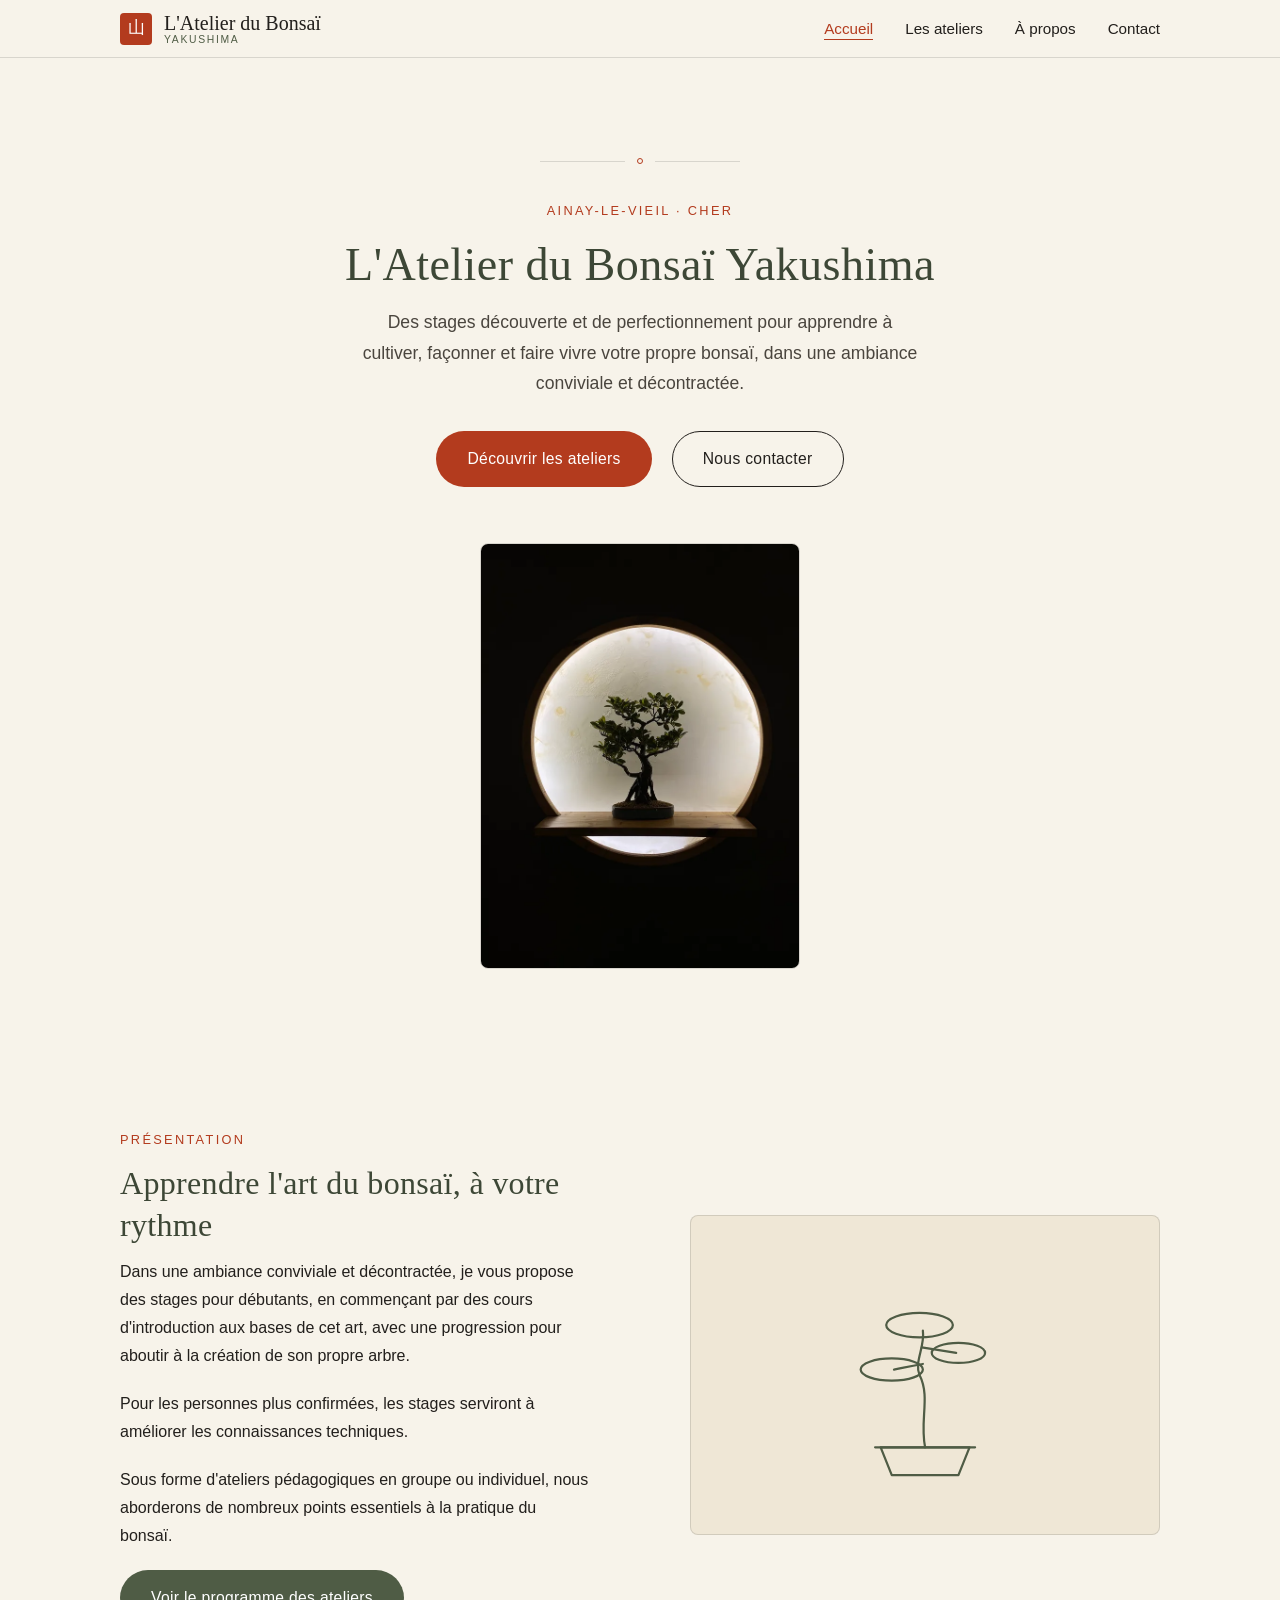
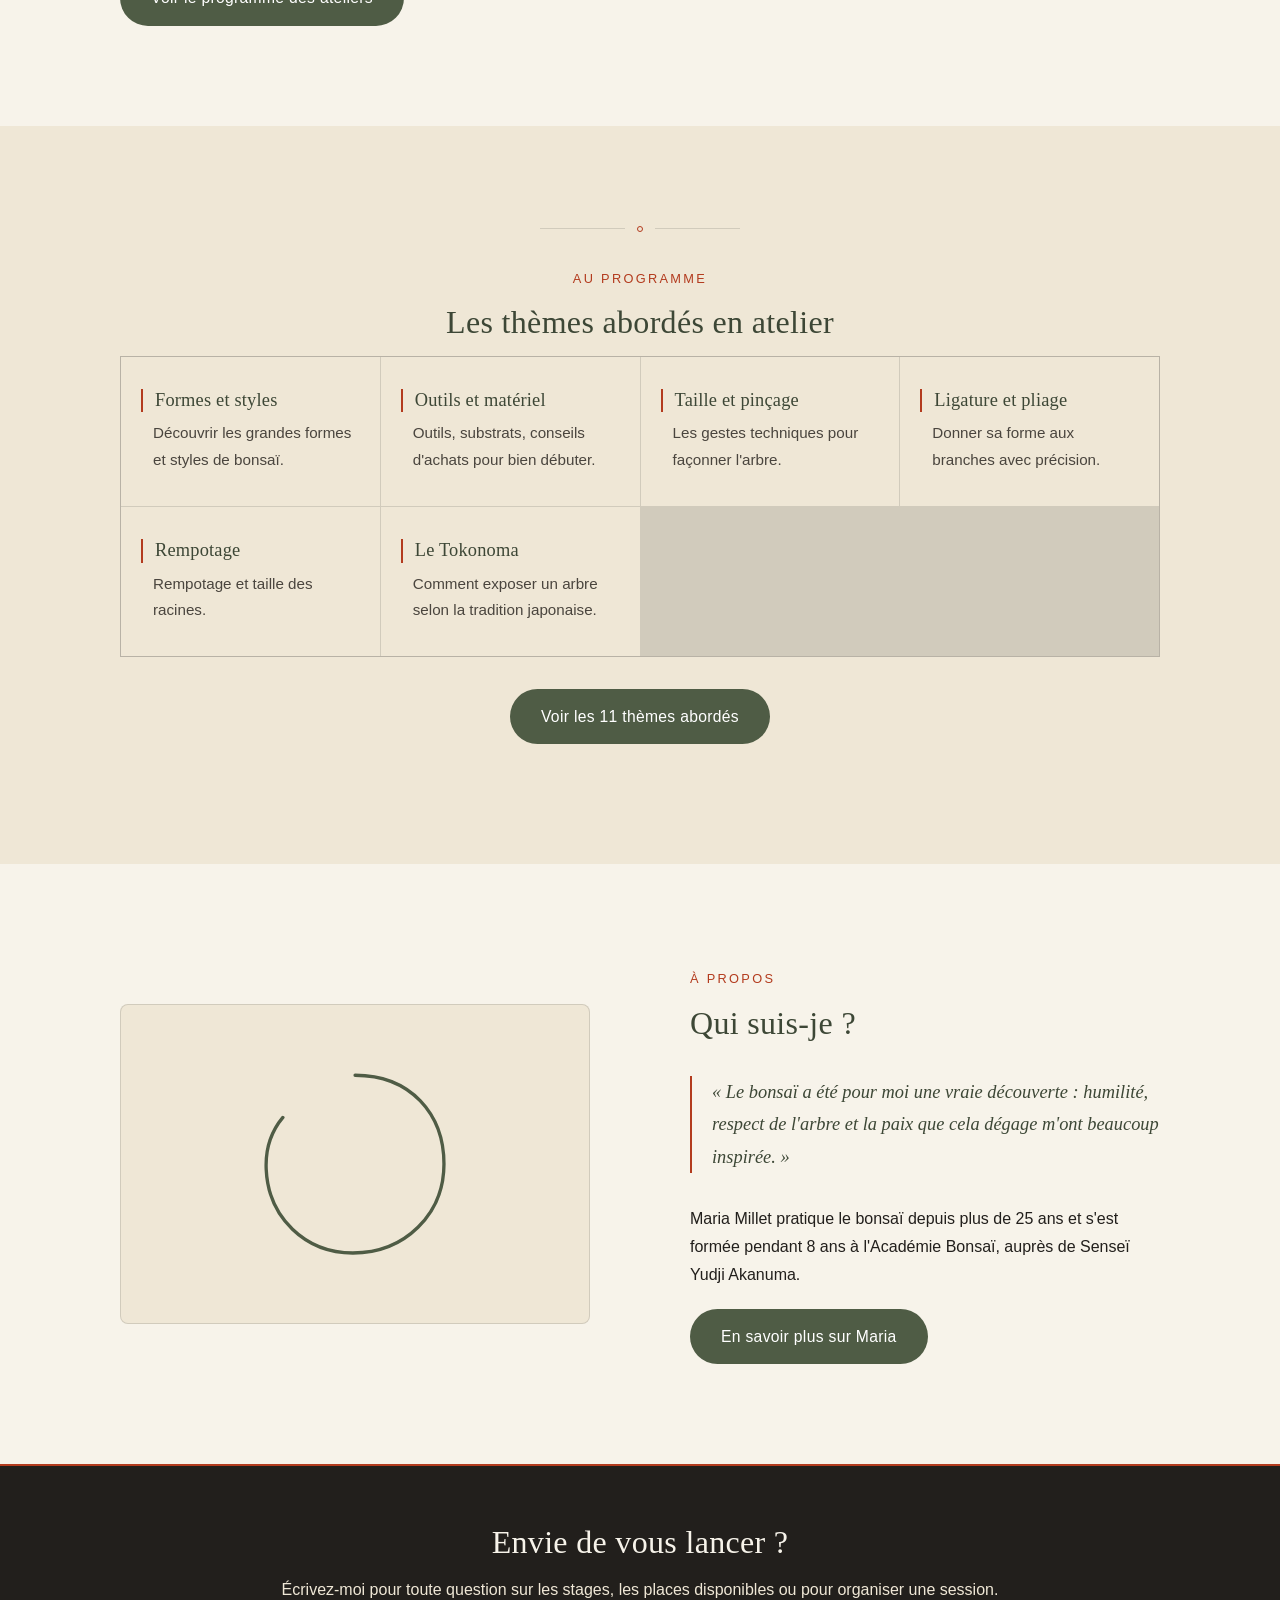
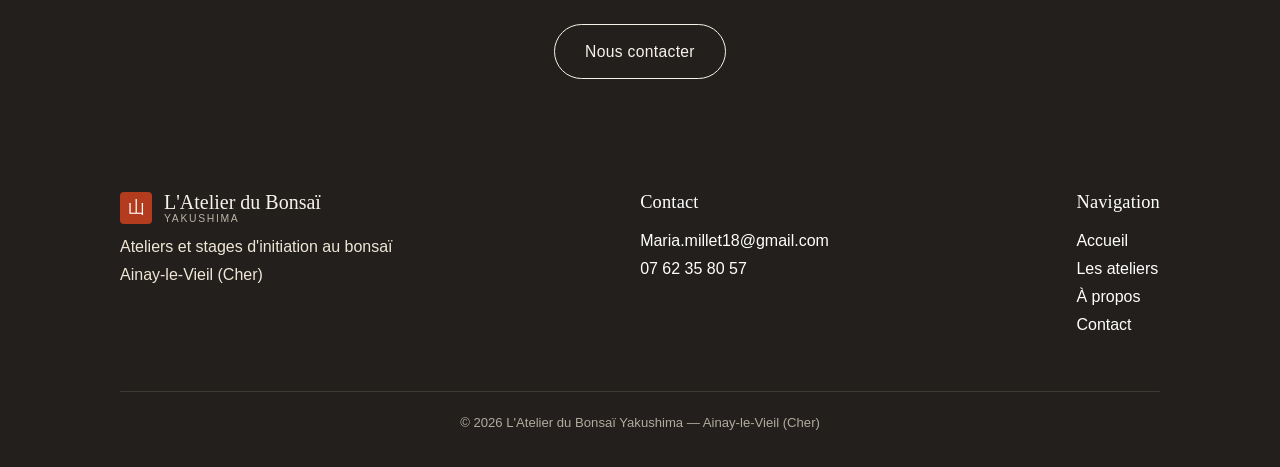
==== commit 0d68c6f6: "Intègre 3 photos temporaires (hero, à propos, ateliers) Deux photos Pexels (licence libre, usage com" ====
--- a/index.html
+++ b/index.html
@@ -45,9 +45,9 @@
         <a href="ateliers.html" class="btn btn--accent">Découvrir les ateliers</a>
         <a href="contact.html" class="btn btn--ghost">Nous contacter</a>
       </div>
-      <svg class="hero__art" viewBox="0 0 200 200" fill="none" stroke="currentColor" stroke-width="3" stroke-linecap="round" xmlns="http://www.w3.org/2000/svg" role="presentation">
-        <path d="M100 20 C150 20 180 55 180 100 C180 145 145 180 98 180 C55 180 22 148 20 105 C19 85 25 70 35 58" />
-      </svg>
+      <div class="hero__photo">
+        <img src="assets/images/hero-bonsai-alcove.webp" width="675" height="900" alt="Bonsaï présenté dans une niche éclairée, à la manière d'un tokonoma">
+      </div>
     </div>
   </section>
 
--- a/assets/css/style.css
+++ b/assets/css/style.css
@@ -297,6 +297,15 @@
 .hero__lead { font-size: 1.1rem; max-width: 560px; margin: 0 auto var(--space-lg); color: var(--color-ink-700); }
 .hero__actions { display: flex; gap: var(--space-md); justify-content: center; flex-wrap: wrap; margin-bottom: var(--space-xl); }
 .hero__art { width: 100%; max-width: 220px; margin: 0 auto; color: var(--color-sage-500); opacity: 0.9; }
+.hero__photo {
+  width: 100%;
+  max-width: 320px;
+  margin: 0 auto;
+  border: 1px solid var(--color-line);
+  border-radius: var(--radius-md);
+  overflow: hidden;
+}
+.hero__photo img { width: 100%; height: auto; display: block; }
 
 /* --- Section deux colonnes --- */
 .split {
@@ -316,6 +325,17 @@
   padding: var(--space-lg);
 }
 .split__media svg { width: 55%; color: var(--color-sage-600); }
+.split__media--photo {
+  padding: 0;
+  aspect-ratio: 3 / 4;
+  overflow: hidden;
+}
+.split__media--photo img {
+  width: 100%;
+  height: 100%;
+  object-fit: cover;
+  display: block;
+}
 @media (max-width: 860px) {
   .split { grid-template-columns: 1fr; gap: var(--space-lg); }
   .split__media { order: -1; min-height: 220px; }
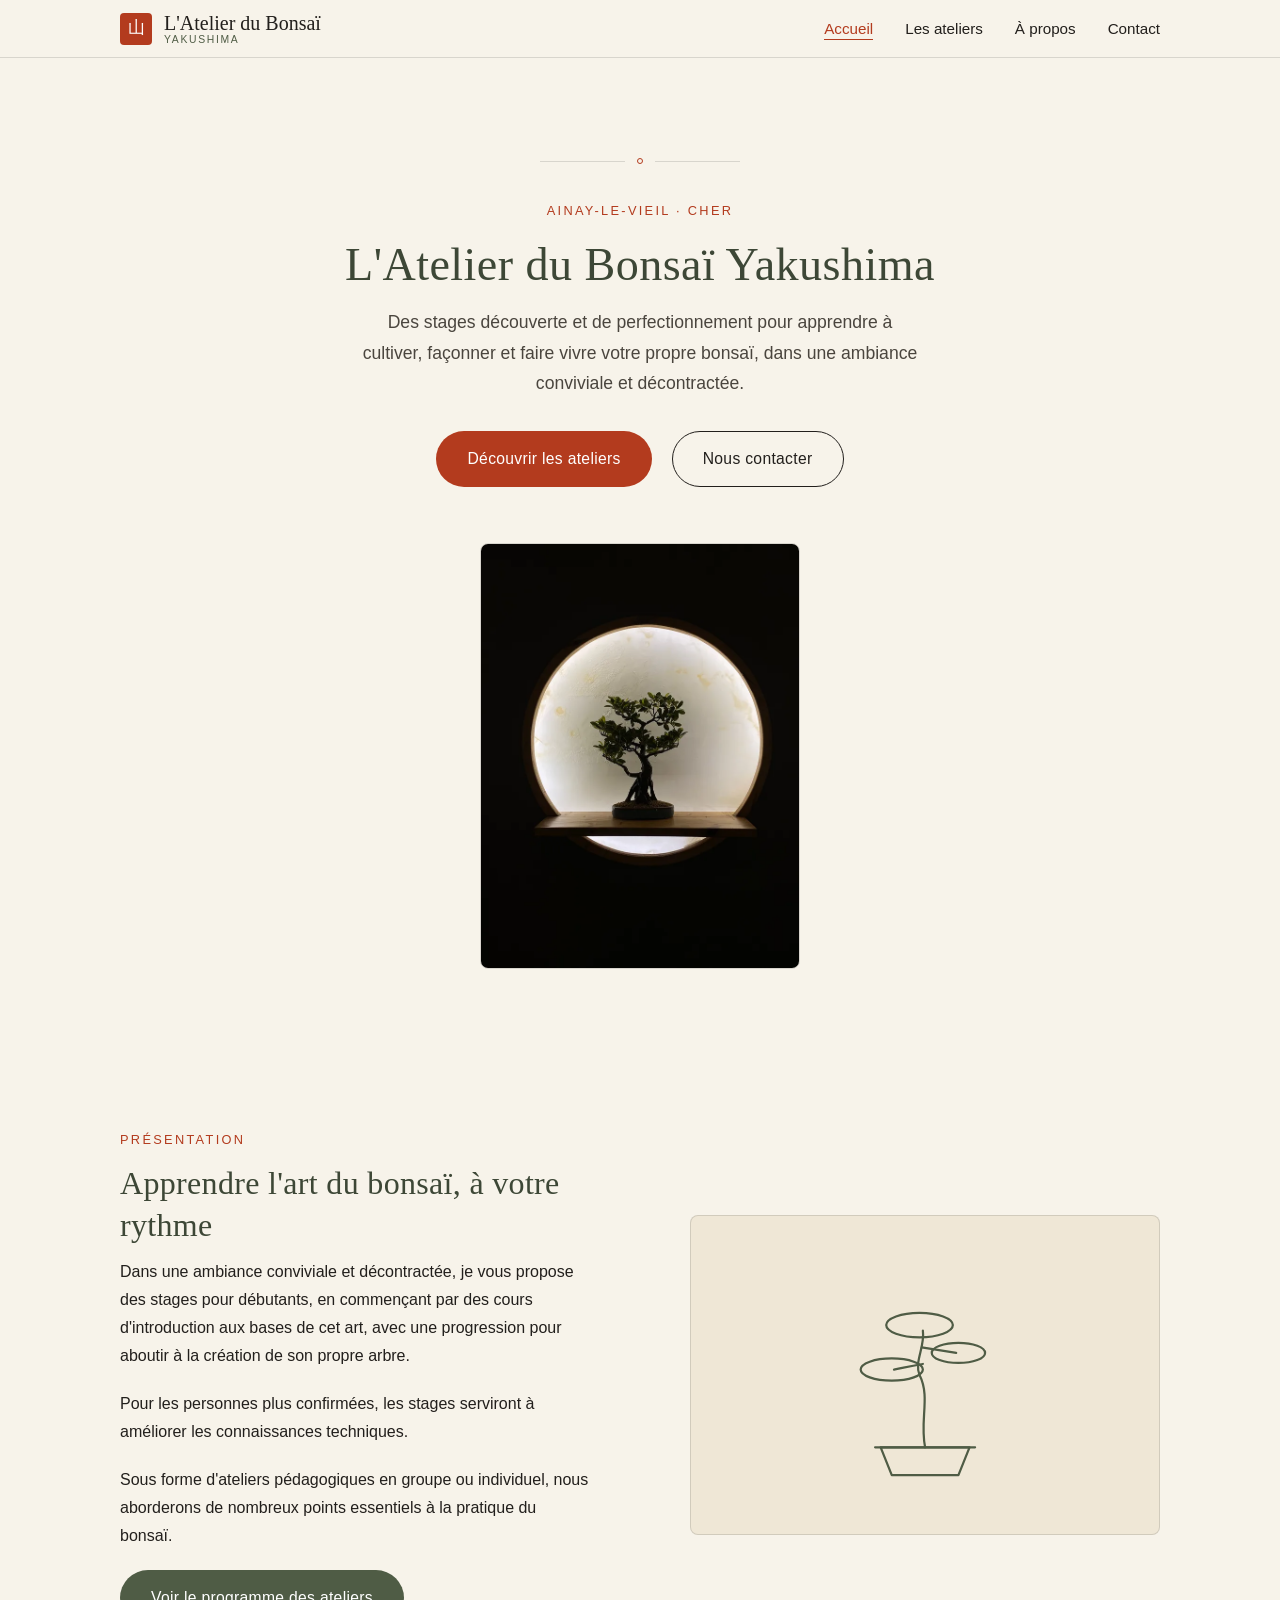
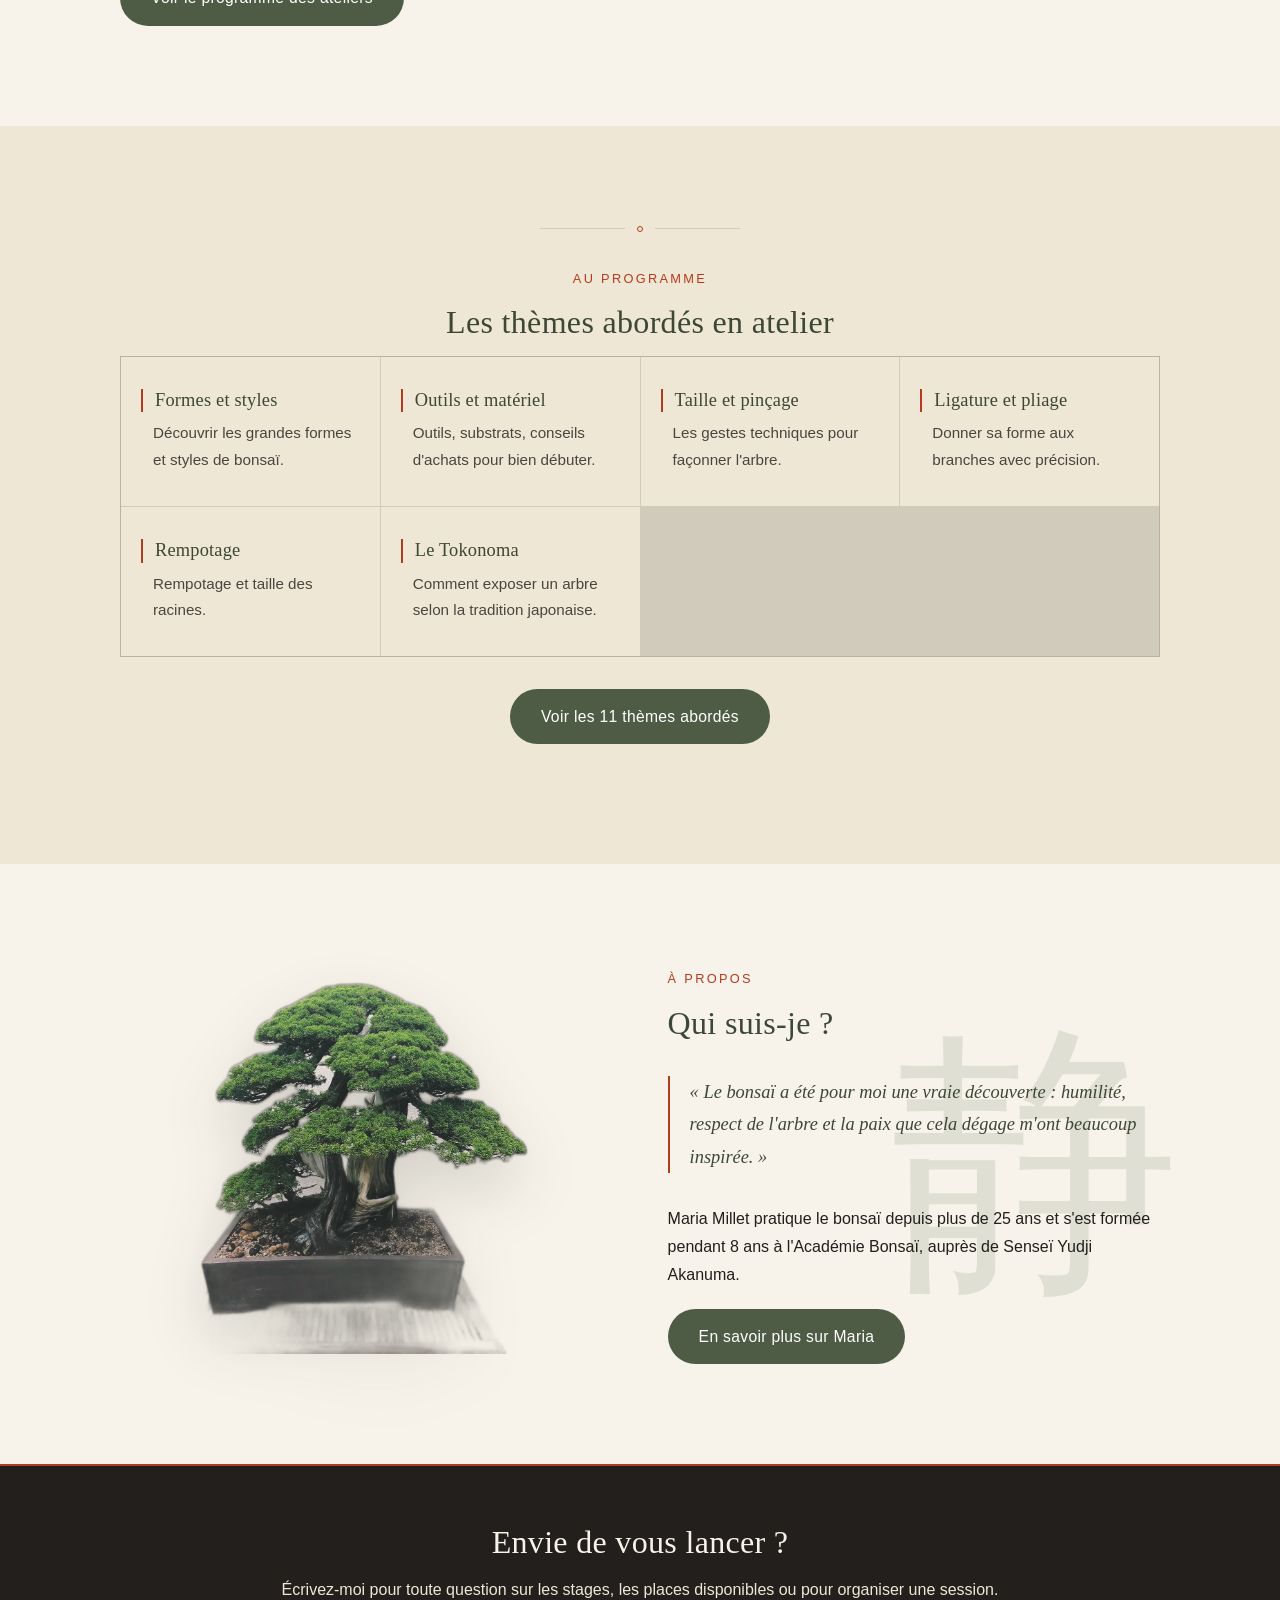
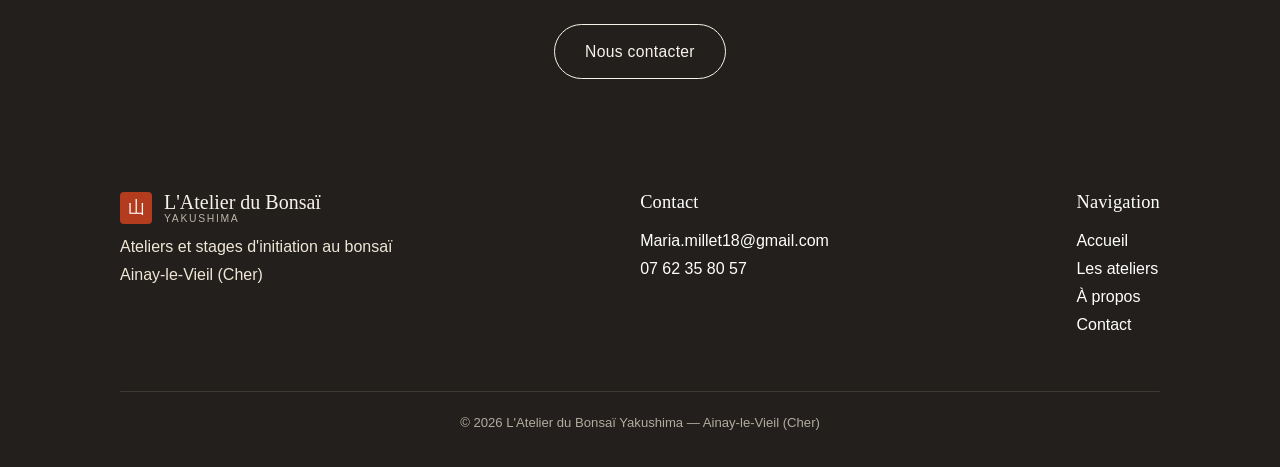
==== commit dad62a6e: "Mise en page japonisante pour les sections "Qui suis-je ?" Nouveau composant .zen-feature : composit" ====
--- a/index.html
+++ b/index.html
@@ -96,13 +96,12 @@
   </section>
 
   <section class="section">
-    <div class="container split">
-      <div class="split__media" role="img" aria-label="Illustration évoquant Maria Millet et son atelier" style="order:-1;">
-        <svg viewBox="0 0 200 200" fill="none" stroke="currentColor" stroke-width="3" stroke-linecap="round" xmlns="http://www.w3.org/2000/svg">
-          <path d="M100 20 C150 20 180 55 180 100 C180 145 145 180 98 180 C55 180 22 148 20 105 C19 85 25 70 35 58" />
-        </svg>
+    <div class="container zen-feature">
+      <span class="zen-feature__kanji zen-feature__kanji--right" aria-hidden="true">静</span>
+      <div class="zen-feature__media">
+        <img src="assets/images/bonsai-cutout.webp" width="1100" height="1095" alt="Bonsaï genévrier détouré, sans arrière-plan">
       </div>
-      <div>
+      <div class="zen-feature__text">
         <p class="eyebrow">À propos</p>
         <h2>Qui suis&#8209;je&nbsp;?</h2>
         <blockquote class="quote-block">« Le bonsaï a été pour moi une vraie découverte : humilité, respect de l'arbre et la paix que cela dégage m'ont beaucoup inspirée. »</blockquote>
--- a/assets/css/style.css
+++ b/assets/css/style.css
@@ -306,6 +306,66 @@
   overflow: hidden;
 }
 .hero__photo img { width: 100%; height: auto; display: block; }
+
+/* --- Composition asymétrique japonisante (portrait détouré + kanji filigrane) --- */
+.zen-feature {
+  position: relative;
+  display: grid;
+  grid-template-columns: 1fr 1.1fr;
+  align-items: center;
+  gap: var(--space-2xl);
+}
+.zen-feature--reverse { grid-template-columns: 1.1fr 1fr; }
+.zen-feature--reverse .zen-feature__text { order: 2; }
+.zen-feature--reverse .zen-feature__media { order: 1; }
+.zen-feature__text { position: relative; z-index: 2; }
+.zen-feature__kanji {
+  position: absolute;
+  top: 50%;
+  left: 0;
+  transform: translateY(-50%);
+  font-family: var(--font-heading);
+  font-weight: 400;
+  font-size: 18rem;
+  line-height: 1;
+  color: var(--color-sage-500);
+  opacity: 0.16;
+  z-index: 0;
+  pointer-events: none;
+  user-select: none;
+}
+.zen-feature--reverse .zen-feature__kanji,
+.zen-feature__kanji--right { left: auto; right: 0; }
+.zen-feature__media { position: relative; z-index: 1; }
+.zen-feature__media img {
+  width: 85%;
+  height: auto;
+  display: block;
+  margin: 0 auto;
+  filter: drop-shadow(0 26px 30px rgba(34, 31, 28, 0.16));
+}
+.zen-feature__vertical {
+  writing-mode: vertical-rl;
+  font-size: 0.75rem;
+  letter-spacing: 0.32em;
+  text-transform: uppercase;
+  color: var(--color-vermillion-500);
+  position: absolute;
+  top: var(--space-md);
+  left: var(--space-sm);
+}
+.zen-feature--reverse .zen-feature__vertical { left: auto; right: var(--space-sm); }
+@media (max-width: 860px) {
+  .zen-feature,
+  .zen-feature--reverse { grid-template-columns: 1fr; gap: var(--space-lg); }
+  .zen-feature--reverse .zen-feature__text,
+  .zen-feature--reverse .zen-feature__media { order: initial; }
+  .zen-feature__media { order: -1; }
+  .zen-feature__kanji { font-size: 8rem; }
+  .zen-feature--reverse .zen-feature__kanji,
+  .zen-feature__kanji--right { right: auto; left: 0; }
+  .zen-feature__vertical { display: none; }
+}
 
 /* --- Section deux colonnes --- */
 .split {
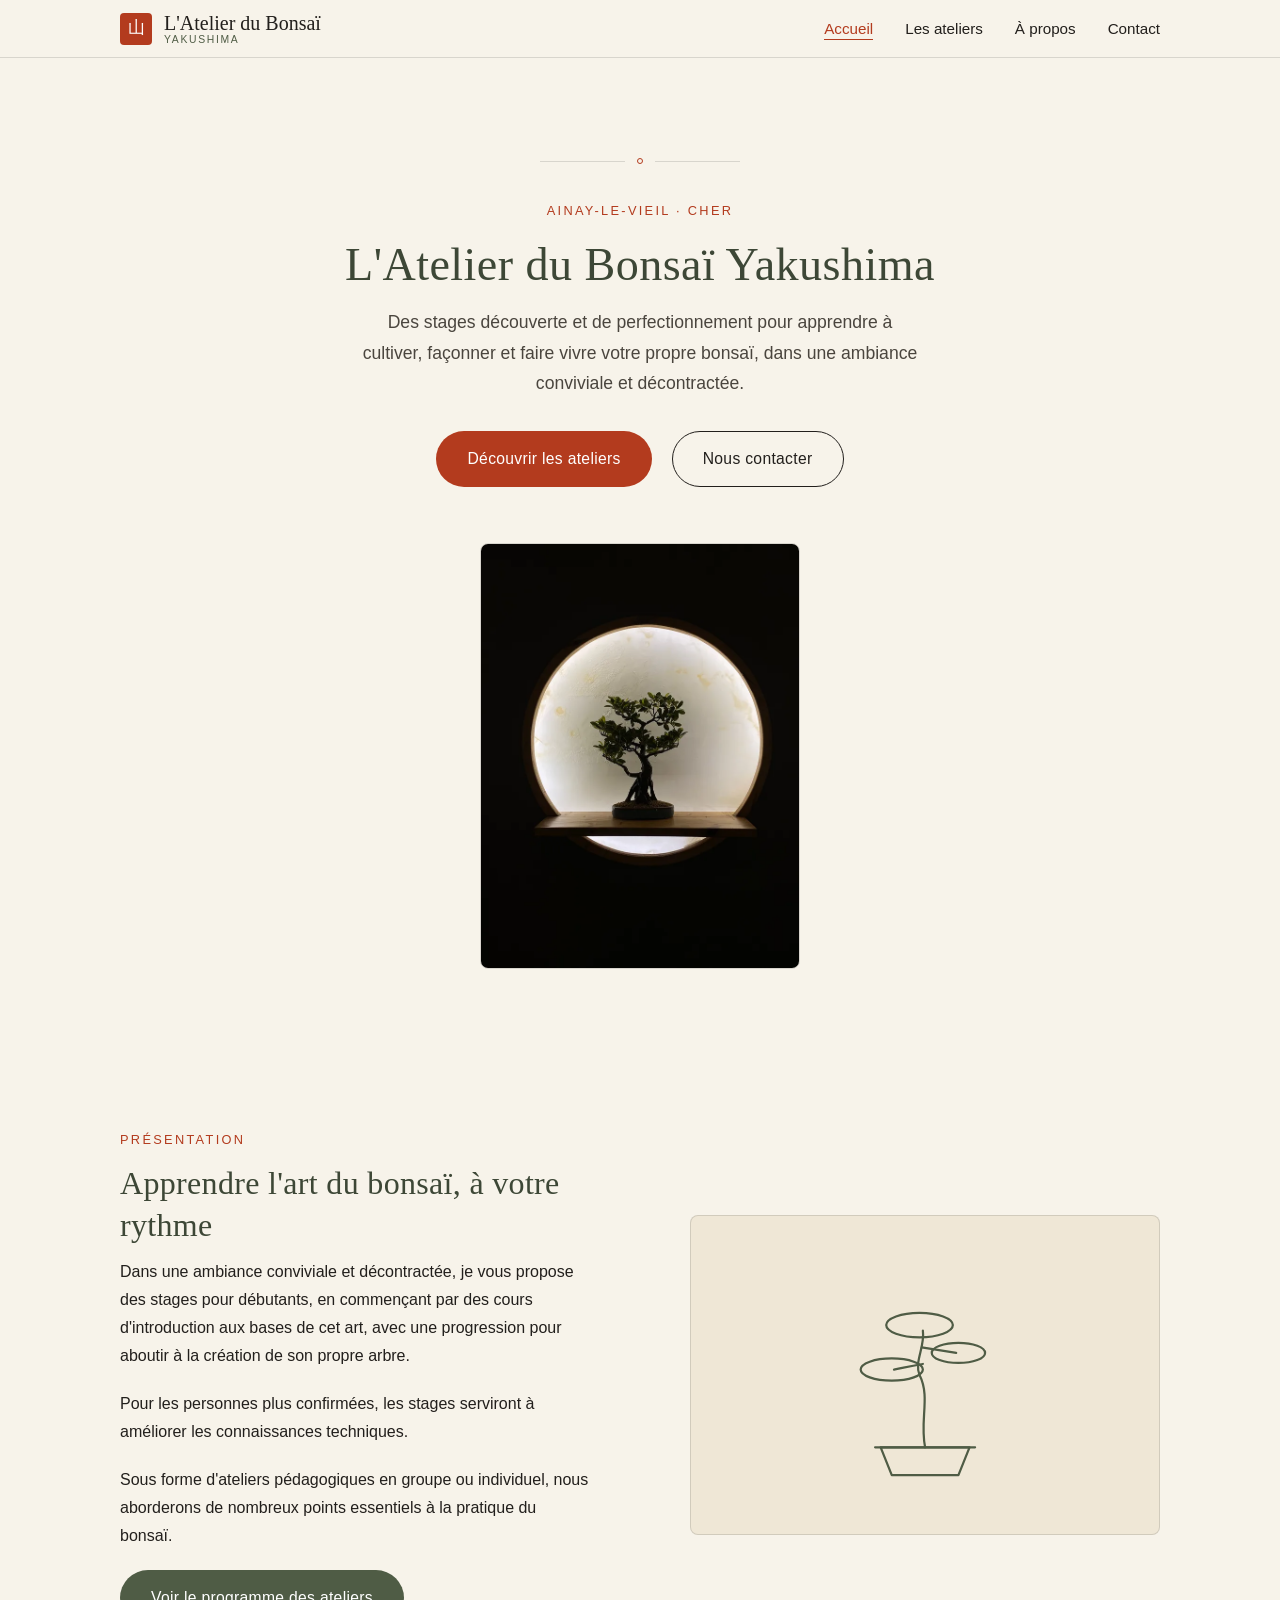
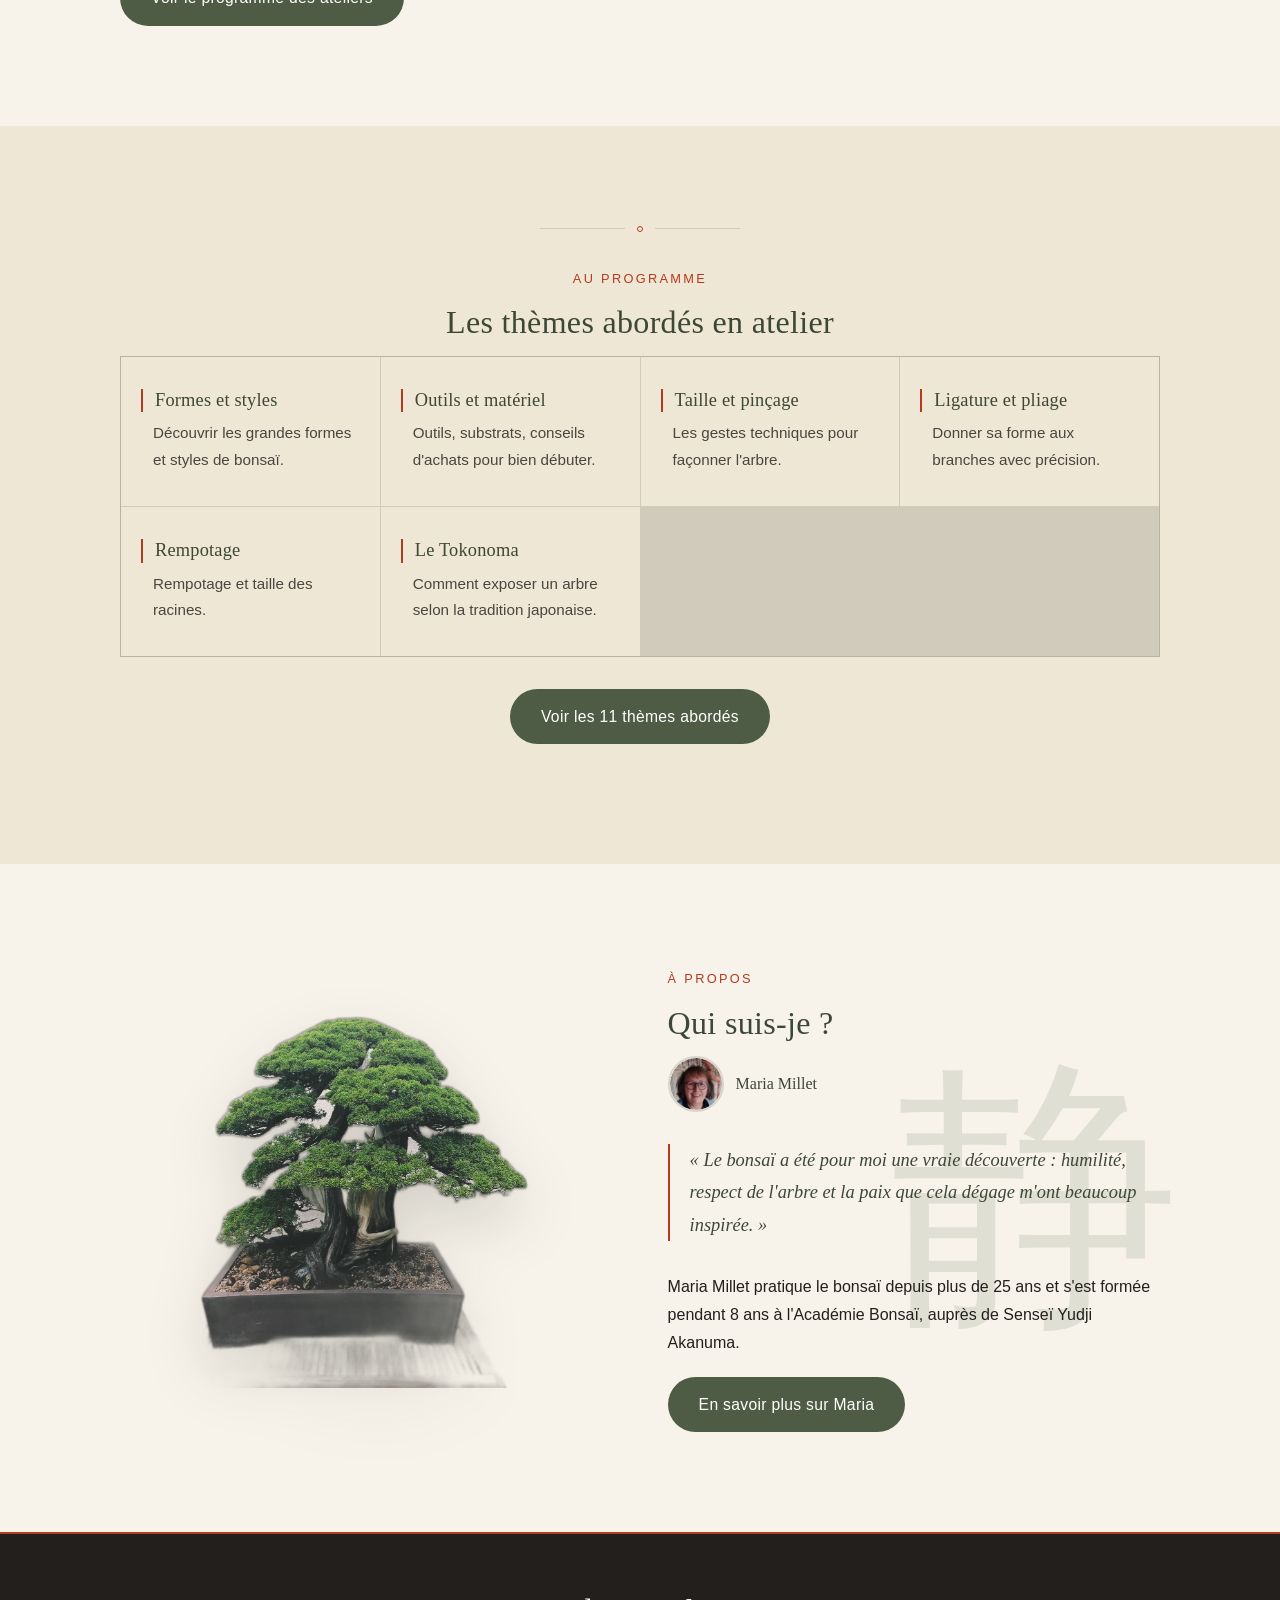
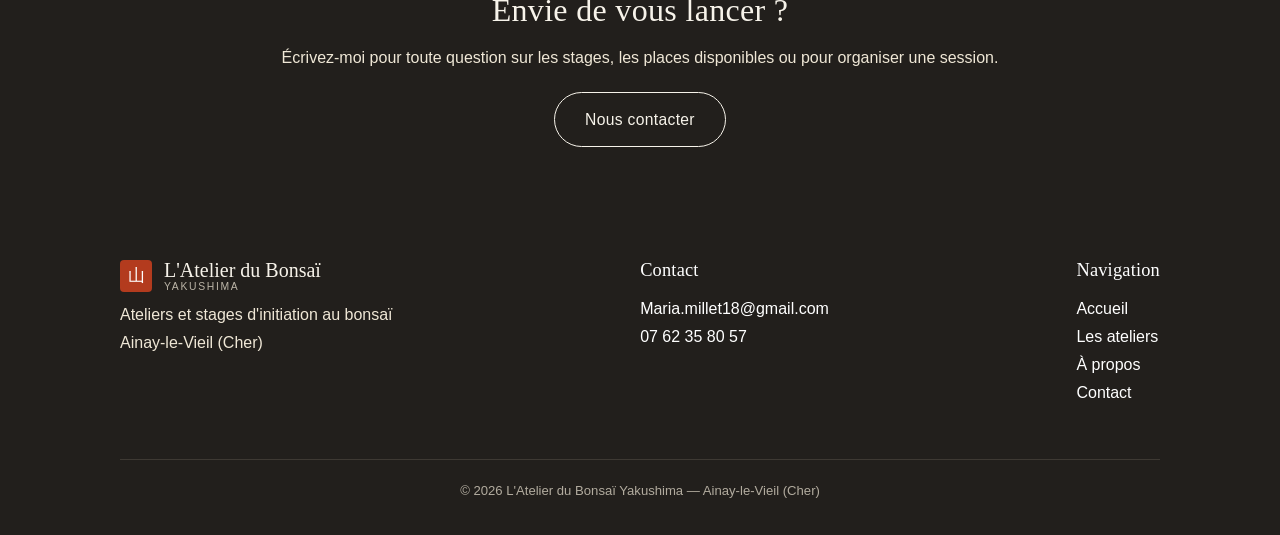
==== commit 0369d36e: "Ajoute le vrai portrait de Maria en médaillon rond Photo fournie par la cliente (recadrage visage + " ====
--- a/index.html
+++ b/index.html
@@ -104,6 +104,10 @@
       <div class="zen-feature__text">
         <p class="eyebrow">À propos</p>
         <h2>Qui suis&#8209;je&nbsp;?</h2>
+        <div class="author-badge">
+          <img src="assets/images/maria-portrait.webp" width="480" height="480" alt="Portrait de Maria Millet" class="author-badge__photo">
+          <span class="author-badge__name">Maria Millet</span>
+        </div>
         <blockquote class="quote-block">« Le bonsaï a été pour moi une vraie découverte : humilité, respect de l'arbre et la paix que cela dégage m'ont beaucoup inspirée. »</blockquote>
         <p>Maria Millet pratique le bonsaï depuis plus de 25 ans et s'est formée pendant 8 ans à l'Académie Bonsaï, auprès de Senseï Yudji Akanuma.</p>
         <a href="a-propos.html" class="btn btn--primary">En savoir plus sur Maria</a>
--- a/assets/css/style.css
+++ b/assets/css/style.css
@@ -355,6 +355,27 @@
   left: var(--space-sm);
 }
 .zen-feature--reverse .zen-feature__vertical { left: auto; right: var(--space-sm); }
+
+/* --- Portrait rond (signature auteur) --- */
+.author-badge {
+  display: flex;
+  align-items: center;
+  gap: var(--space-sm);
+  margin-bottom: var(--space-md);
+}
+.author-badge__photo {
+  width: 56px;
+  height: 56px;
+  border-radius: 50%;
+  border: 2px solid var(--color-line);
+  object-fit: cover;
+  flex-shrink: 0;
+}
+.author-badge__name {
+  font-family: var(--font-heading);
+  font-size: 1rem;
+  color: var(--color-sage-700);
+}
 @media (max-width: 860px) {
   .zen-feature,
   .zen-feature--reverse { grid-template-columns: 1fr; gap: var(--space-lg); }
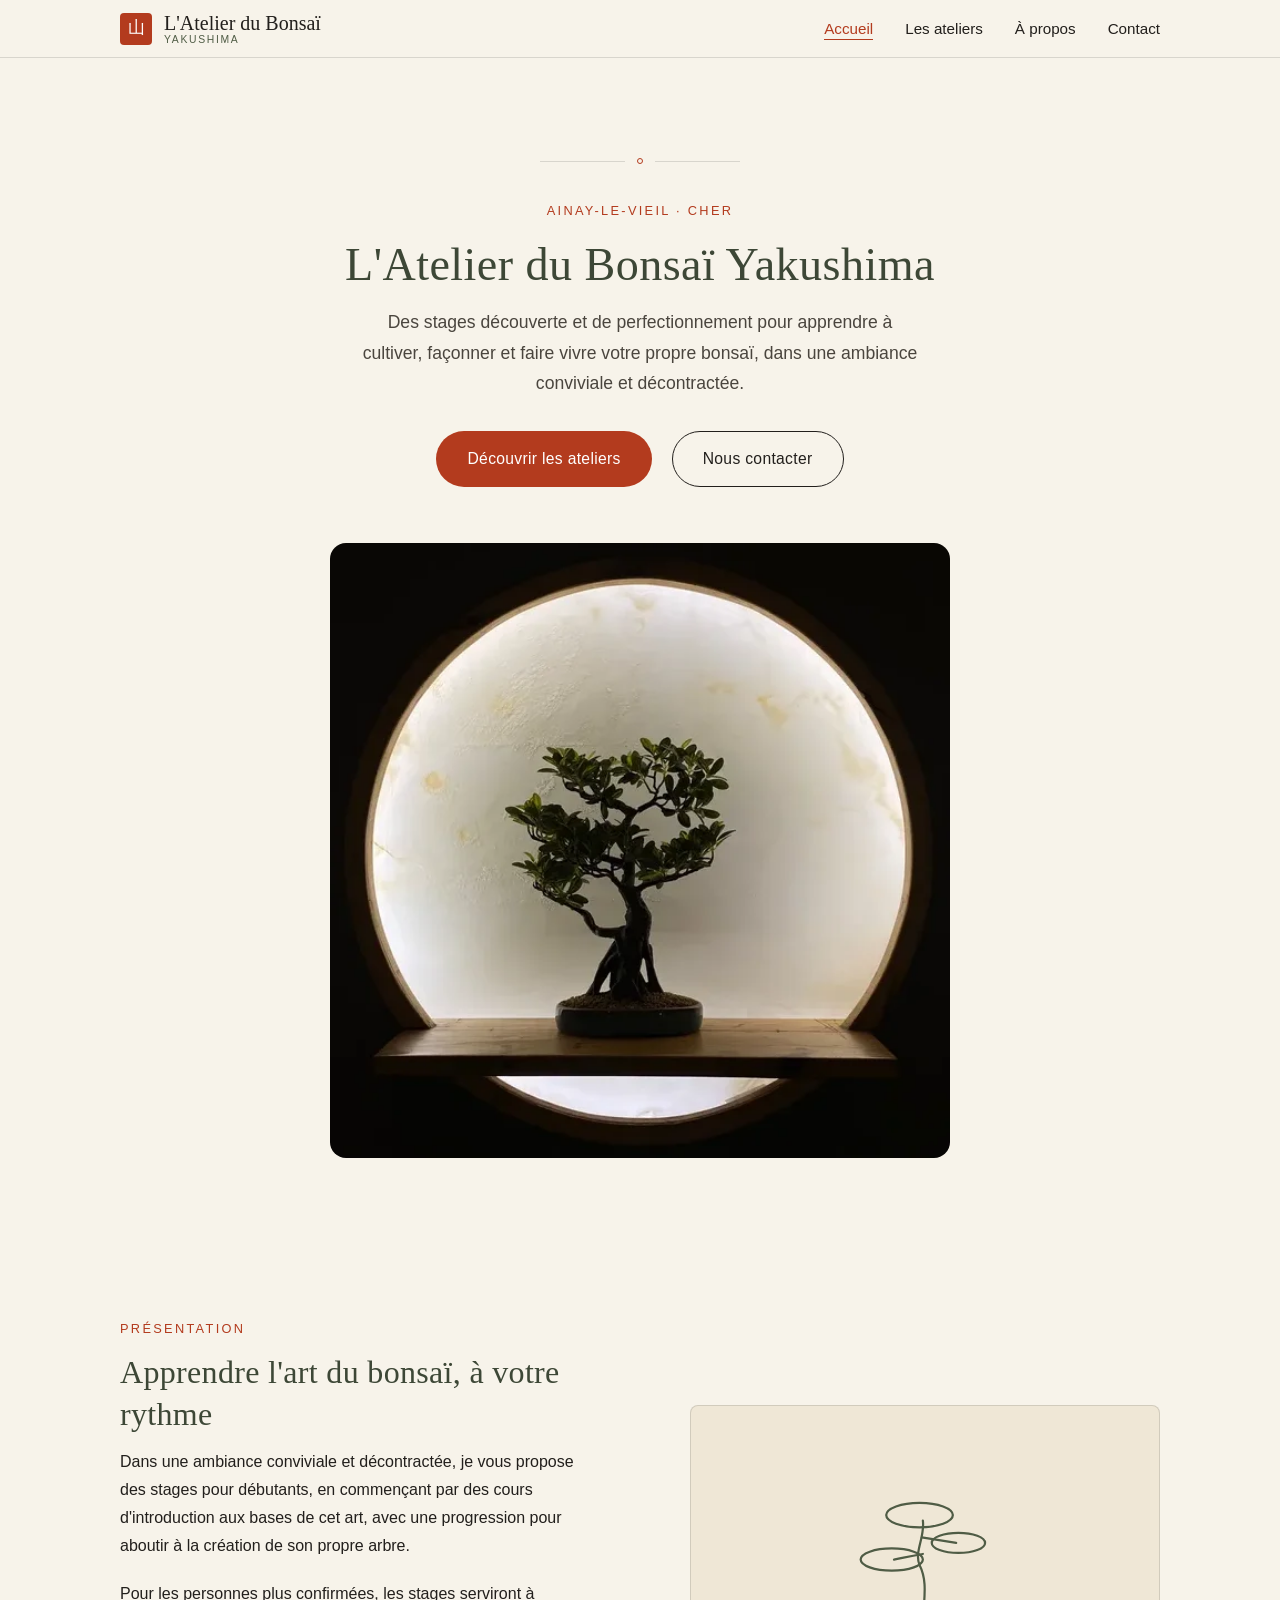
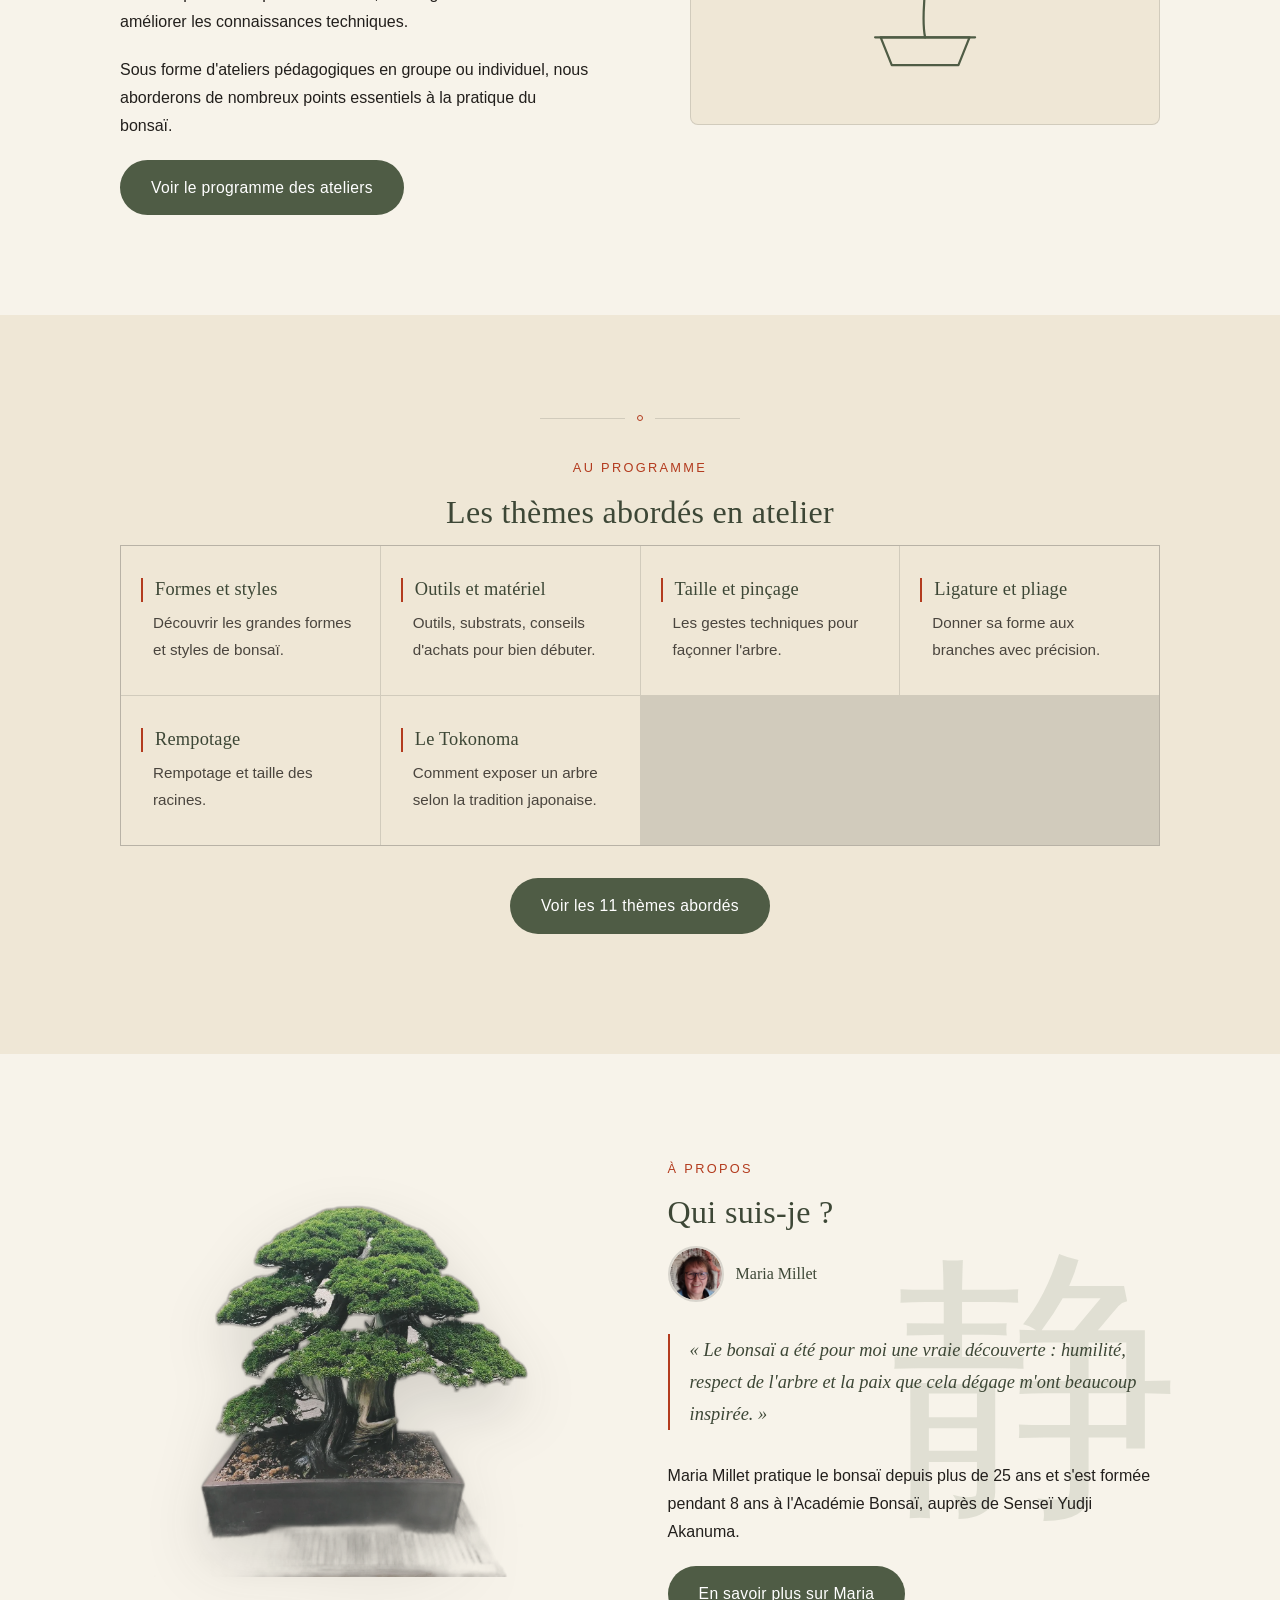
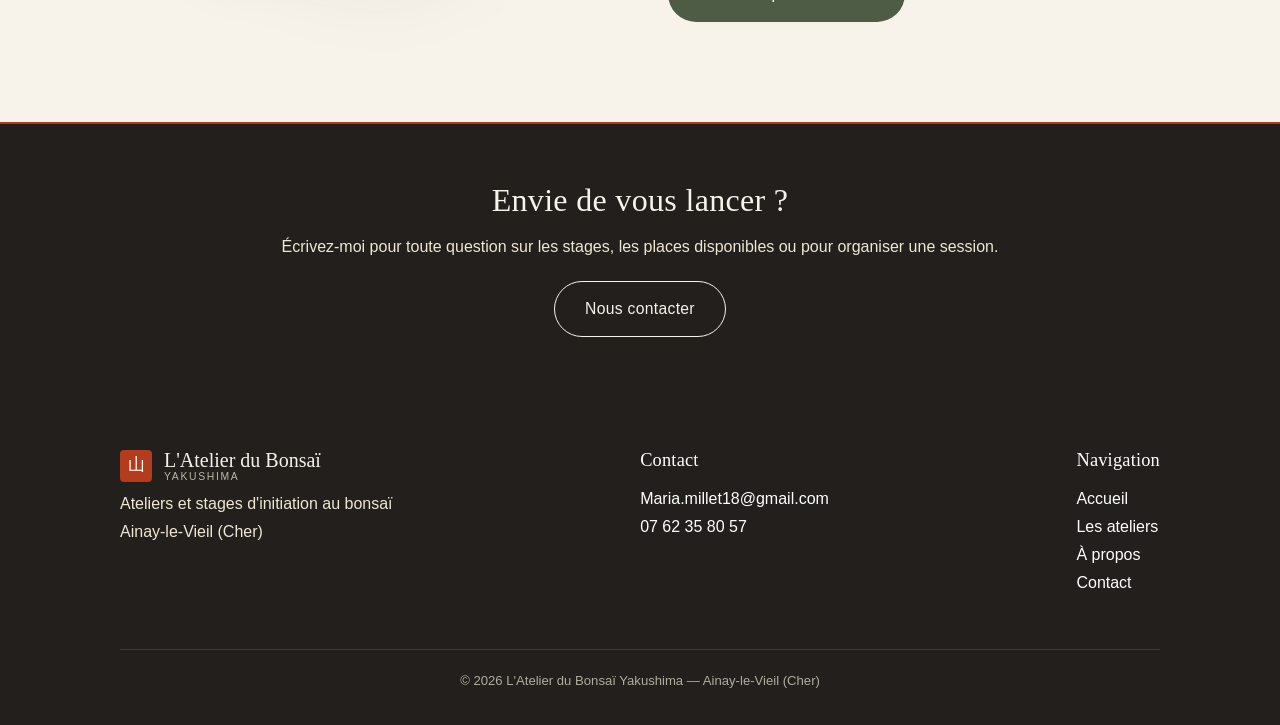
==== commit aff78da2: "Recadre et agrandit la photo hero de l'accueil Retire la grande marge noire du fond studio autour de" ====
--- a/index.html
+++ b/index.html
@@ -46,7 +46,7 @@
         <a href="contact.html" class="btn btn--ghost">Nous contacter</a>
       </div>
       <div class="hero__photo">
-        <img src="assets/images/hero-bonsai-alcove.webp" width="675" height="900" alt="Bonsaï présenté dans une niche éclairée, à la manière d'un tokonoma">
+        <img src="assets/images/hero-bonsai-alcove.webp" width="559" height="555" alt="Bonsaï présenté dans une niche éclairée, à la manière d'un tokonoma">
       </div>
     </div>
   </section>
--- a/assets/css/style.css
+++ b/assets/css/style.css
@@ -46,6 +46,7 @@
 
   --radius-sm: 4px;
   --radius-md: 8px;
+  --radius-lg: 16px;
   --radius-pill: 999px;
 
   --max-width: 1080px;
@@ -299,13 +300,20 @@
 .hero__art { width: 100%; max-width: 220px; margin: 0 auto; color: var(--color-sage-500); opacity: 0.9; }
 .hero__photo {
   width: 100%;
-  max-width: 320px;
+  max-width: 620px;
   margin: 0 auto;
-  border: 1px solid var(--color-line);
-  border-radius: var(--radius-md);
+  border-radius: var(--radius-lg);
   overflow: hidden;
 }
-.hero__photo img { width: 100%; height: auto; display: block; }
+.hero__photo img {
+  width: 100%;
+  height: auto;
+  display: block;
+  filter: drop-shadow(0 30px 40px rgba(34, 31, 28, 0.22));
+}
+@media (max-width: 480px) {
+  .hero__photo { max-width: 88vw; }
+}
 
 /* --- Composition asymétrique japonisante (portrait détouré + kanji filigrane) --- */
 .zen-feature {
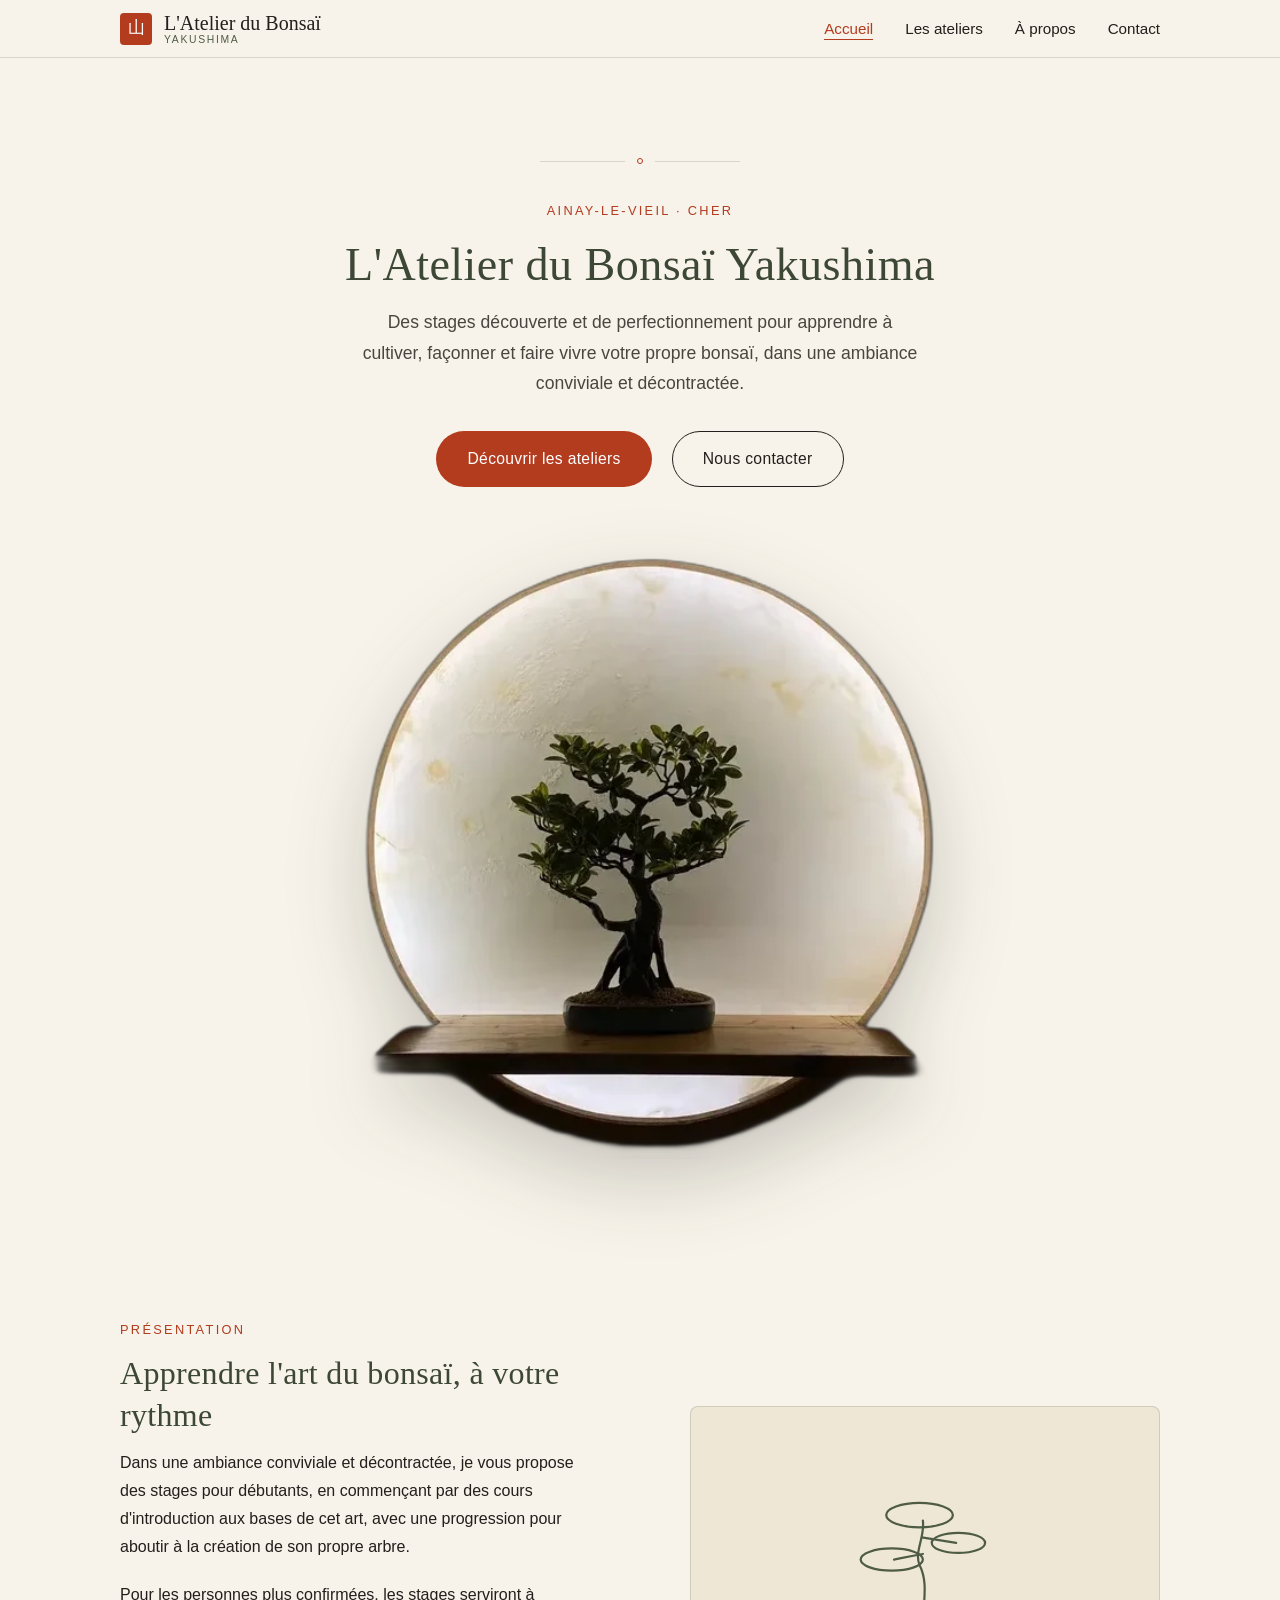
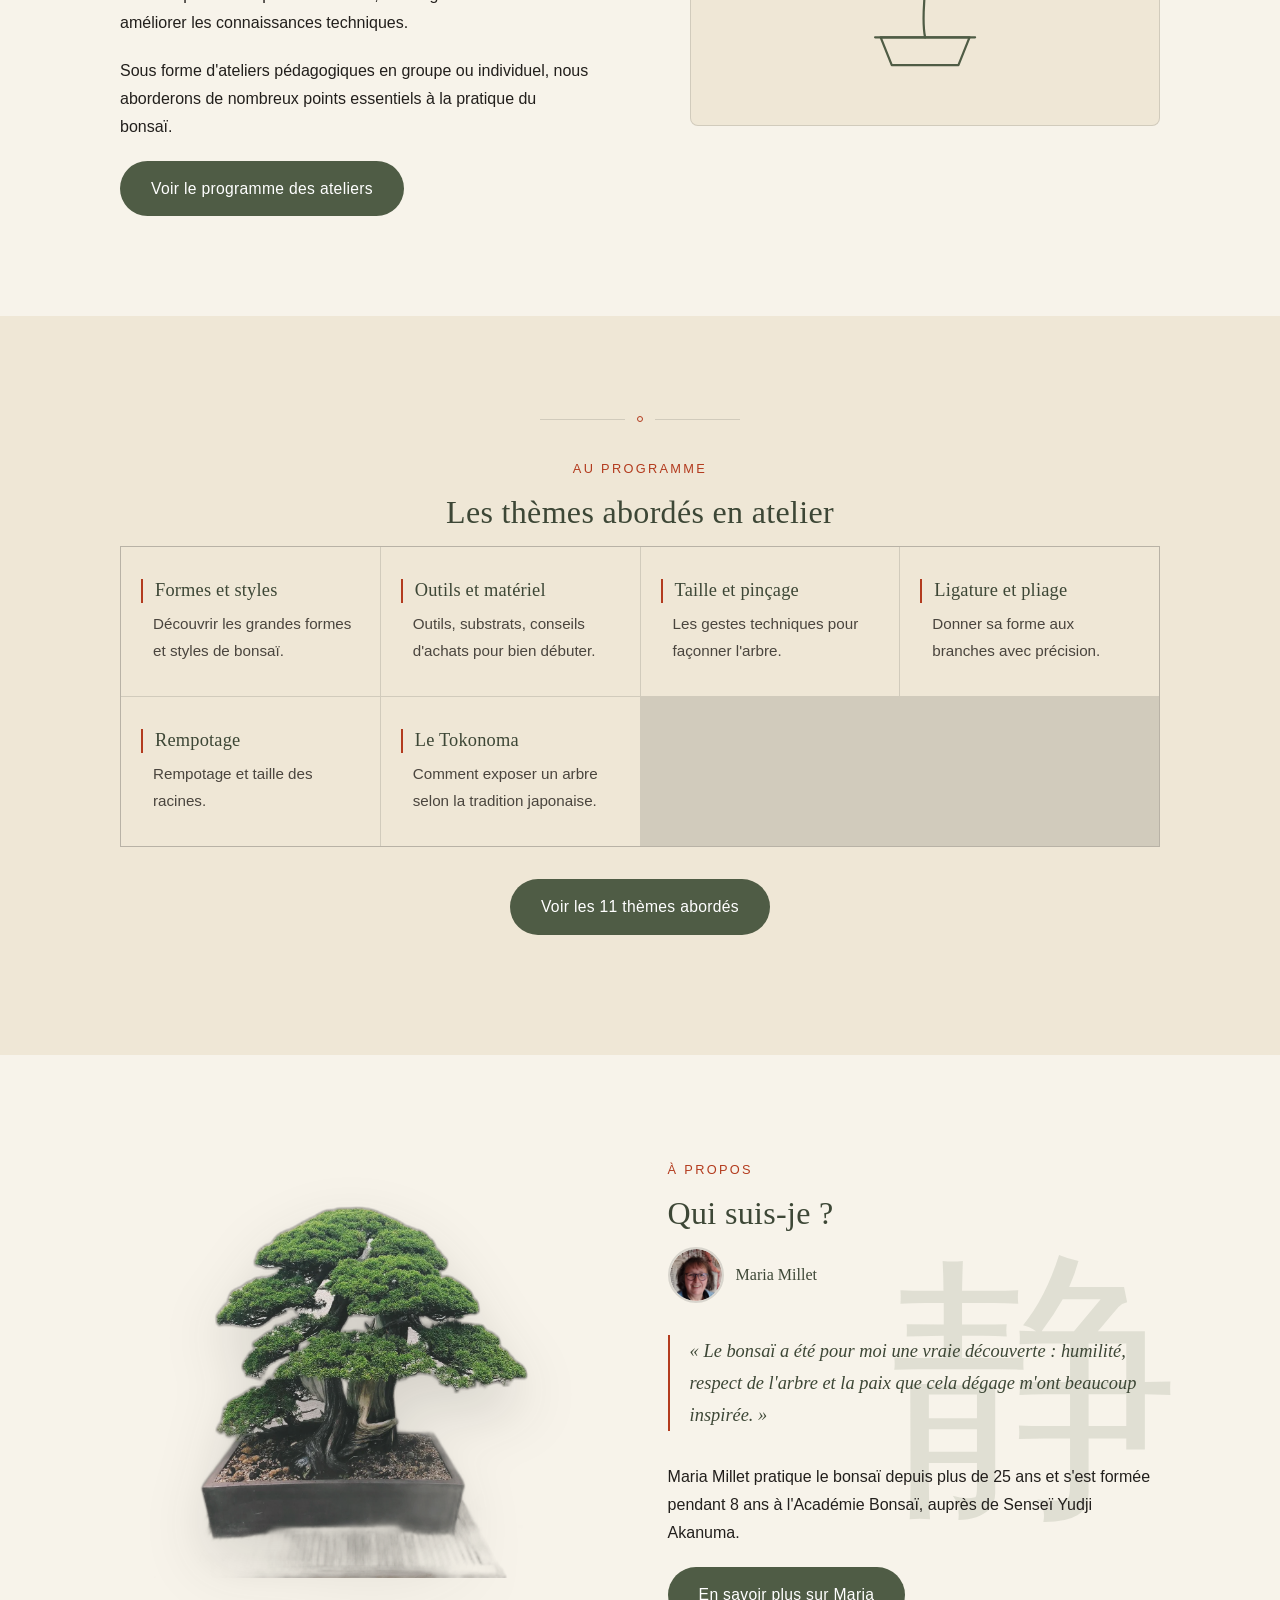
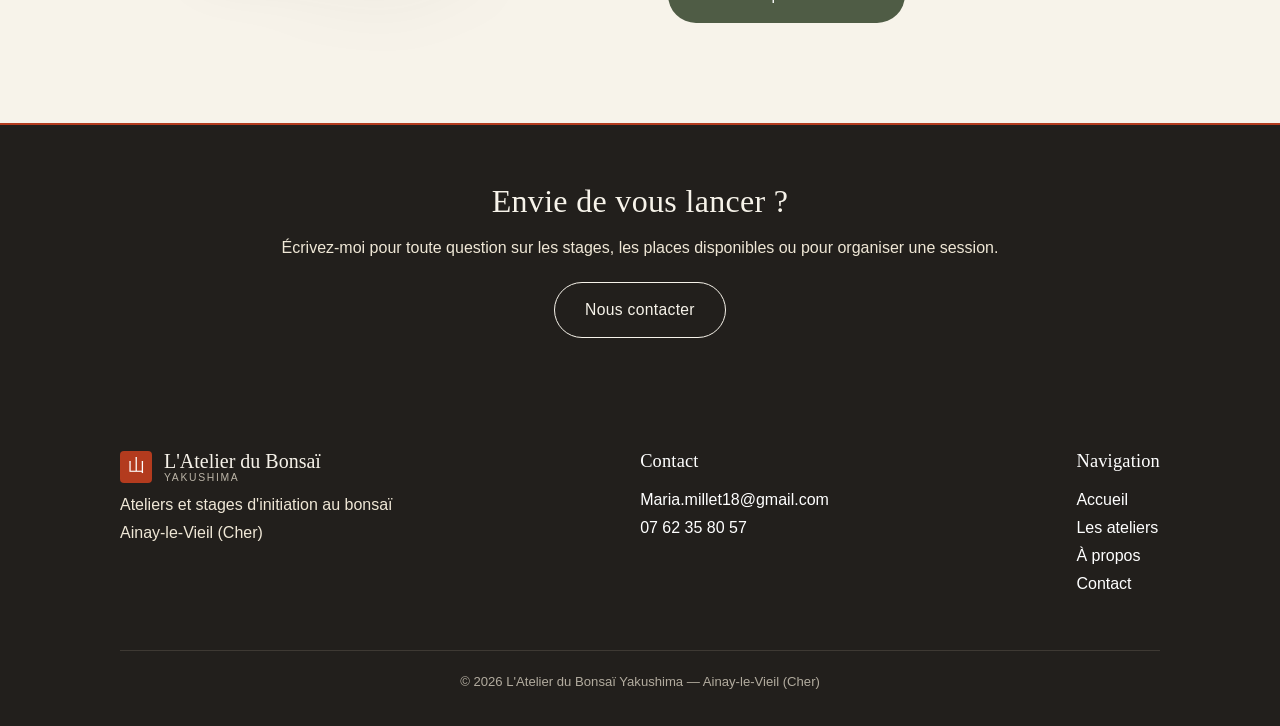
==== commit e4d414c5: "Détoure complètement le fond noir de la photo hero (accueil) Le recadrage précédent laissait encore " ====
--- a/index.html
+++ b/index.html
@@ -46,7 +46,7 @@
         <a href="contact.html" class="btn btn--ghost">Nous contacter</a>
       </div>
       <div class="hero__photo">
-        <img src="assets/images/hero-bonsai-alcove.webp" width="559" height="555" alt="Bonsaï présenté dans une niche éclairée, à la manière d'un tokonoma">
+        <img src="assets/images/hero-bonsai-alcove.webp" width="541" height="538" alt="Bonsaï présenté dans une niche éclairée, à la manière d'un tokonoma">
       </div>
     </div>
   </section>
--- a/assets/css/style.css
+++ b/assets/css/style.css
@@ -302,8 +302,6 @@
   width: 100%;
   max-width: 620px;
   margin: 0 auto;
-  border-radius: var(--radius-lg);
-  overflow: hidden;
 }
 .hero__photo img {
   width: 100%;
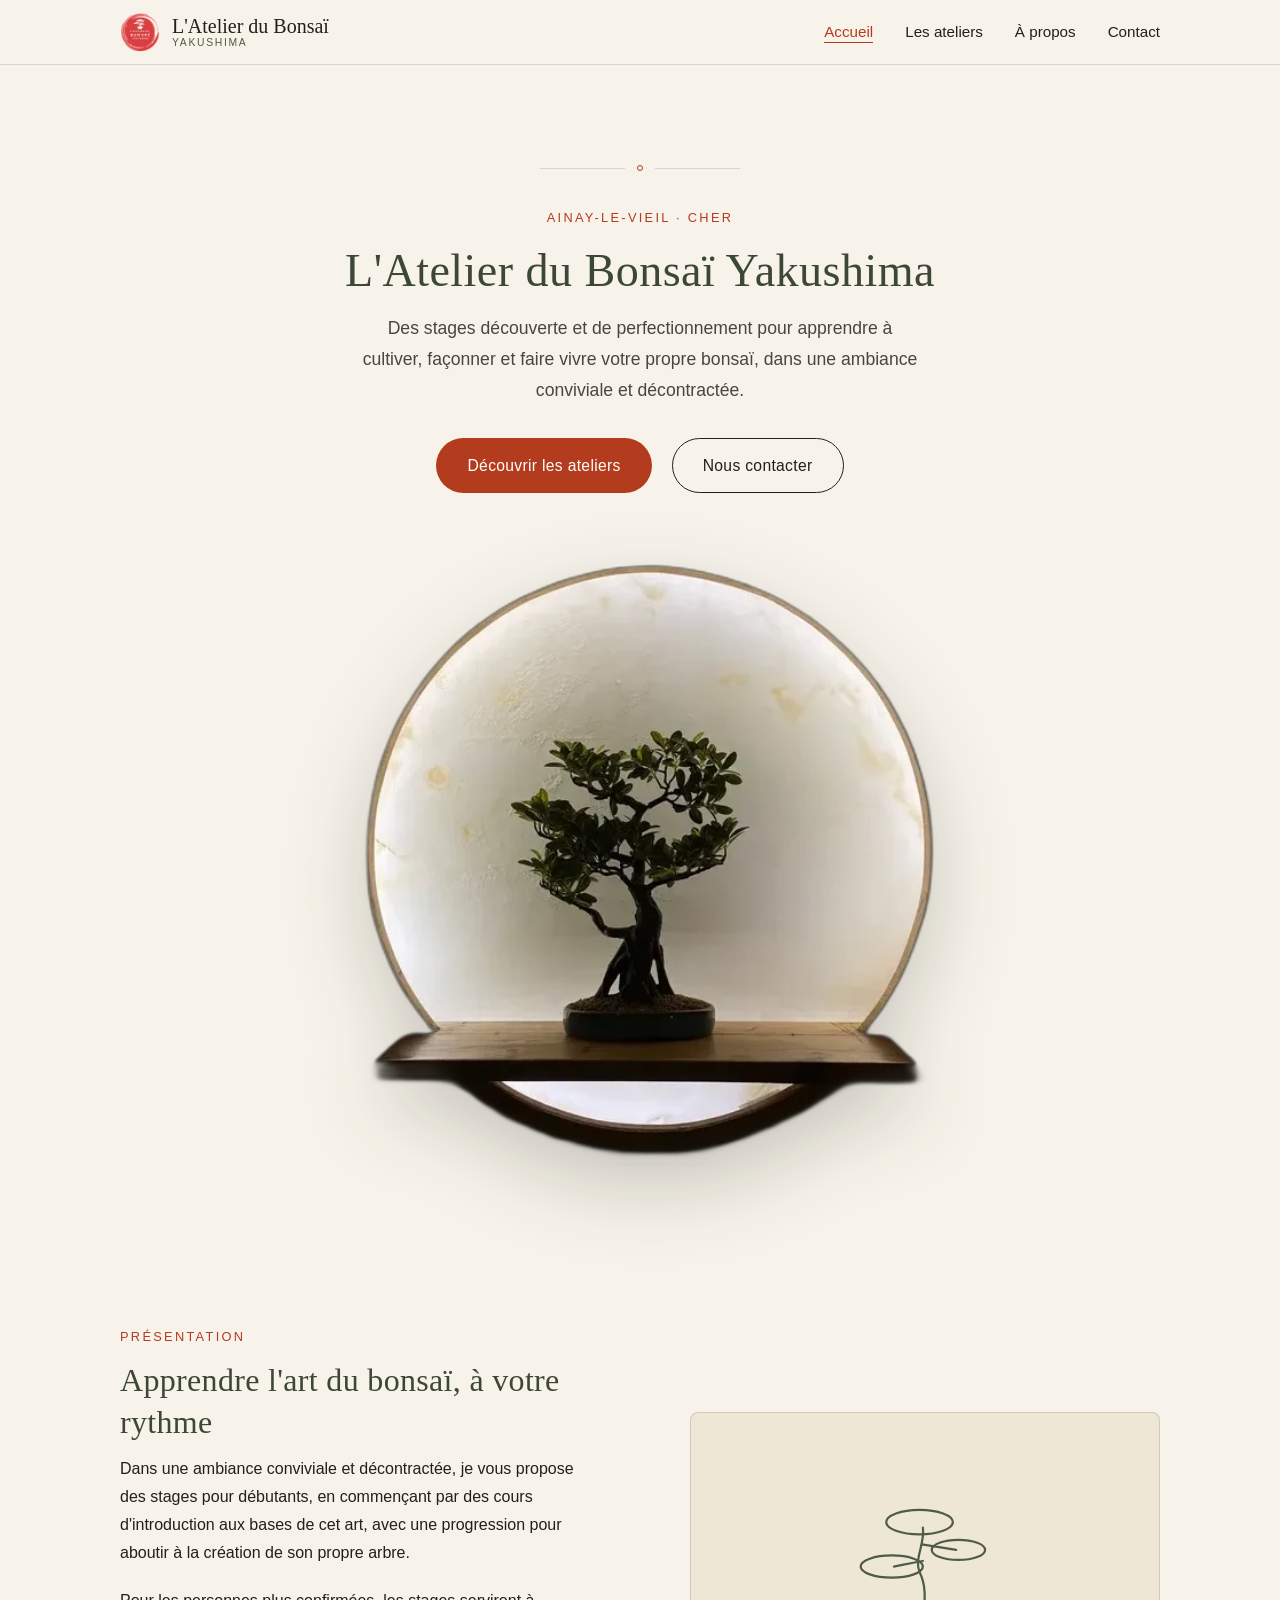
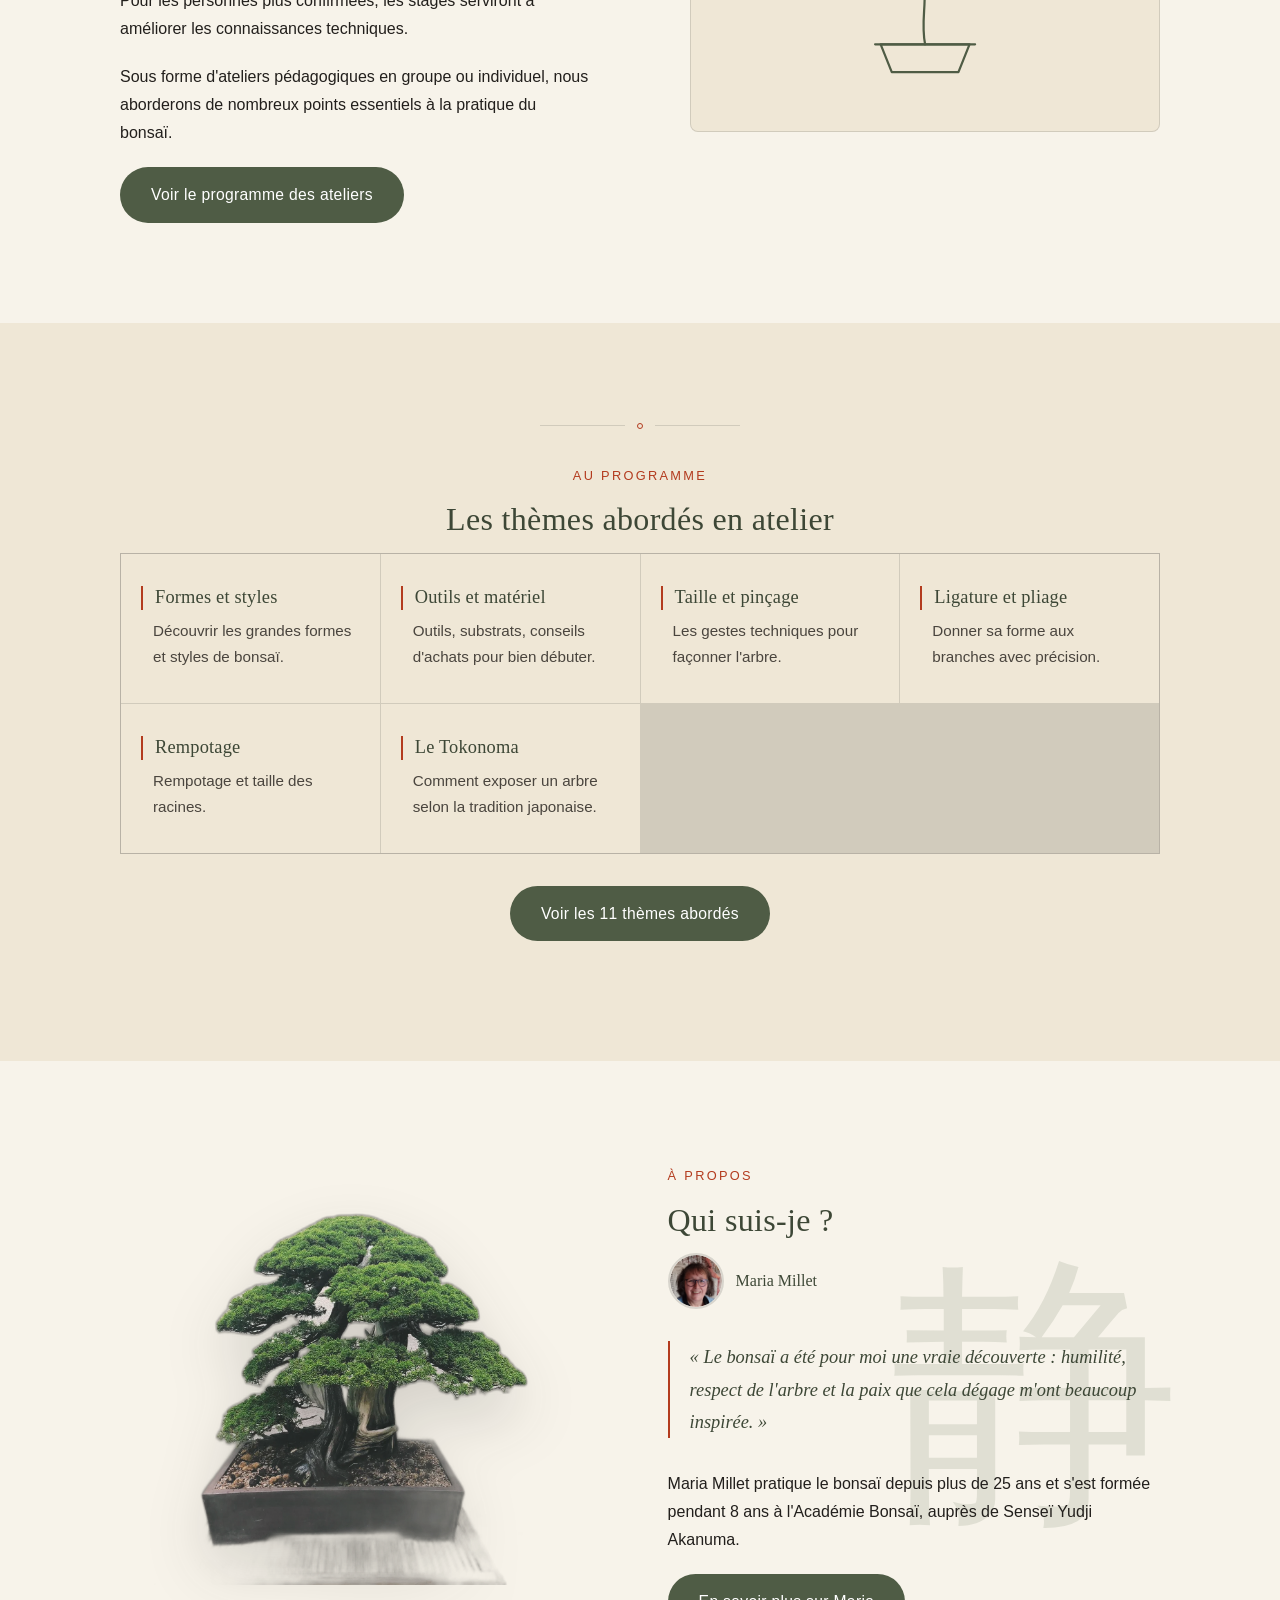
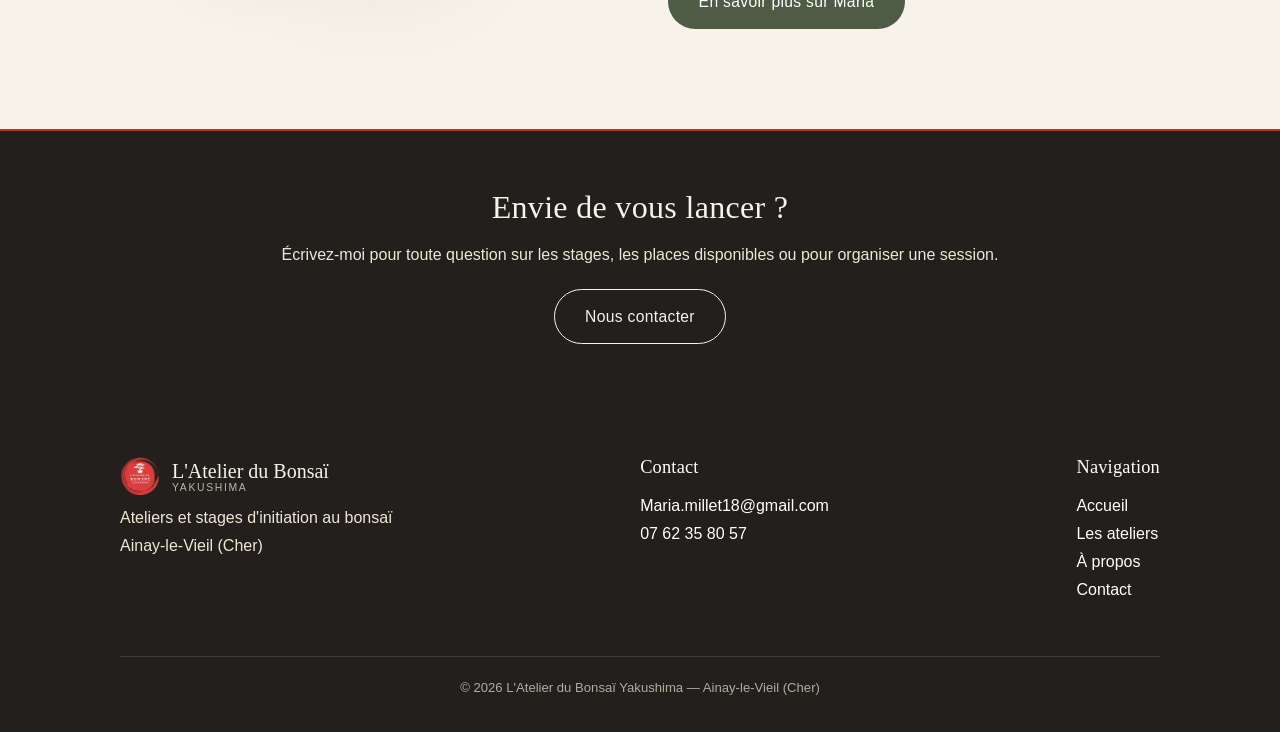
==== commit 948968f8: "Intègre le vrai logo de la cliente et un favicon Remplace le sceau vermillon provisoire (kanji 山) pa" ====
--- a/index.html
+++ b/index.html
@@ -5,6 +5,7 @@
 <meta name="viewport" content="width=device-width, initial-scale=1.0">
 <title>L'Atelier du Bonsaï Yakushima — Stages et ateliers découverte à Ainay-le-Vieil (Cher)</title>
 <meta name="description" content="Ateliers et stages d'initiation à l'art du bonsaï avec Maria Millet, à Ainay-le-Vieil (Cher). Cours pour débutants et perfectionnement pour confirmés.">
+<link rel="icon" type="image/png" href="assets/images/favicon.png">
 <link rel="stylesheet" href="assets/css/style.css">
 </head>
 <body>
@@ -12,7 +13,7 @@
 
 <header class="site-header">
   <div class="site-header__inner">
-    <a href="index.html" class="logo"><span class="hanko" aria-hidden="true">山</span><span class="logo__text">L'Atelier du Bonsaï<span class="logo__sub">Yakushima</span></span></a>
+    <a href="index.html" class="logo"><img src="assets/images/logo-mark.webp" width="40" height="40" alt="" class="logo__mark"><span class="logo__text">L'Atelier du Bonsaï<span class="logo__sub">Yakushima</span></span></a>
     <nav aria-label="Navigation principale">
       <ul class="nav-desktop">
         <li><a href="index.html" aria-current="page">Accueil</a></li>
@@ -129,7 +130,7 @@
   <div class="container">
     <div class="site-footer__inner">
       <div>
-        <p class="logo" style="margin-bottom: 8px;"><span class="hanko" aria-hidden="true">山</span><span class="logo__text">L'Atelier du Bonsaï<span class="logo__sub">Yakushima</span></span></p>
+        <p class="logo" style="margin-bottom: 8px;"><img src="assets/images/logo-mark.webp" width="40" height="40" alt="" class="logo__mark"><span class="logo__text">L'Atelier du Bonsaï<span class="logo__sub">Yakushima</span></span></p>
         <p>Ateliers et stages d'initiation au bonsaï<br>Ainay-le-Vieil (Cher)</p>
       </div>
       <div>
--- a/assets/css/style.css
+++ b/assets/css/style.css
@@ -212,18 +212,11 @@
   text-decoration: none;
   line-height: 1.1;
 }
-.hanko {
-  display: inline-flex;
-  align-items: center;
-  justify-content: center;
-  width: 32px;
-  height: 32px;
+.logo__mark {
+  width: 40px;
+  height: 40px;
   flex-shrink: 0;
-  background: var(--color-vermillion-500);
-  color: var(--color-white);
-  font-family: var(--font-heading);
-  font-size: 1.05rem;
-  border-radius: var(--radius-sm);
+  display: block;
 }
 .logo__text { display: block; }
 .logo__sub {
